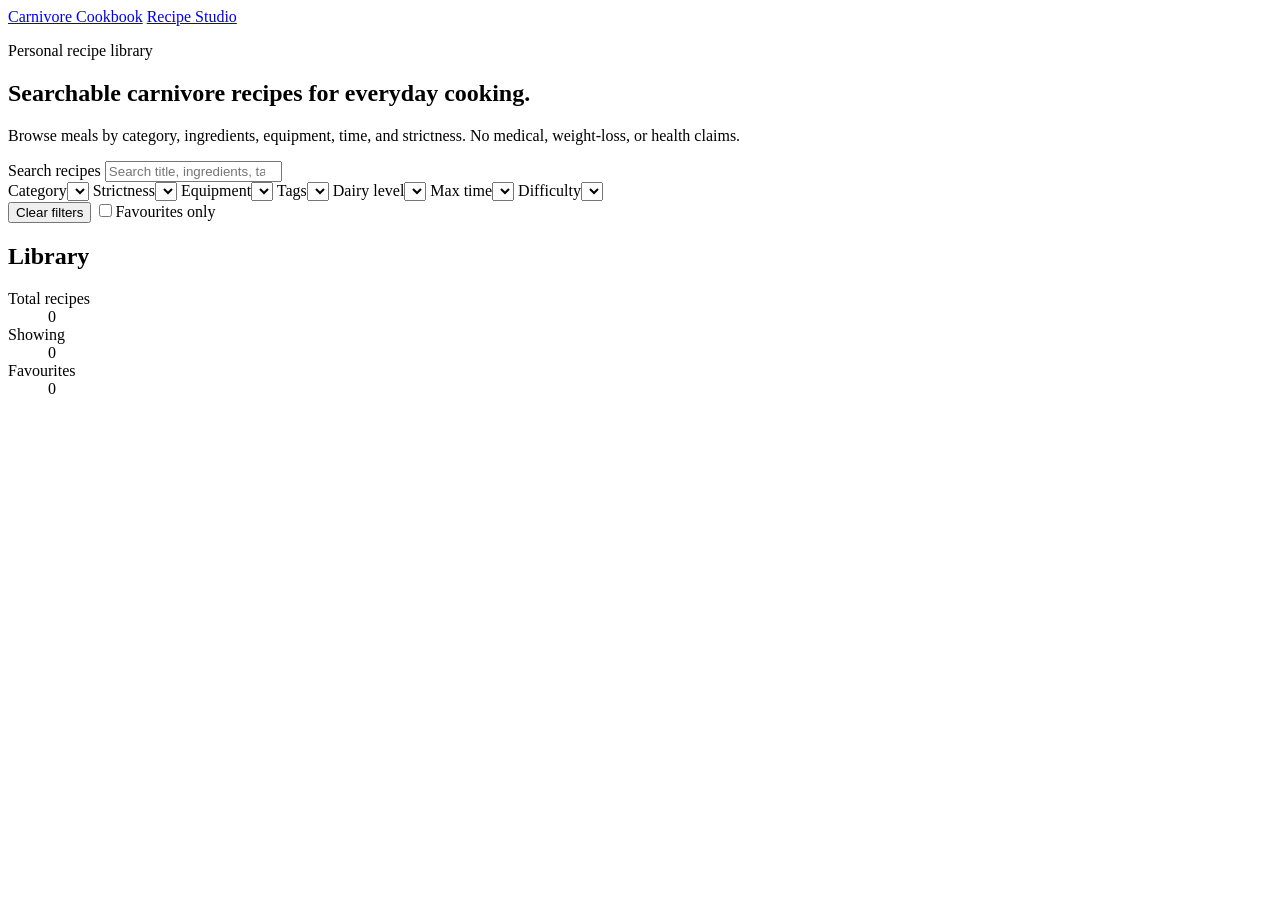
==== index.html @ 3bc6ff14 "Add cookbook app shell" ====
<!doctype html>
<html lang="en">
  <head>
    <meta charset="utf-8">
    <meta name="viewport" content="width=device-width, initial-scale=1">
    <meta name="theme-color" content="#221f1d">
    <meta name="description" content="Static personal carnivore recipe cookbook with searchable recipes and recipe studio">
    <title>Carnivore Cookbook</title>
    <link rel="manifest" href="manifest.json">
    <link rel="stylesheet" href="styles/main.css">
  </head>
  <body>
    <header class="site-header">
      <nav class="top-nav" aria-label="Main navigation">
        <a class="brand" href="index.html">Carnivore Cookbook</a>
        <a class="nav-link" href="studio.html">Recipe Studio</a>
      </nav>
      <section class="intro" aria-labelledby="page-title">
        <p class="eyebrow">Personal recipe library</p>
        <h1 id="page-title">Searchable carnivore recipes for everyday cooking.</h1>
        <p class="intro-copy">Browse meals by category, ingredients, equipment, time, and strictness. No medical, weight-loss, or health claims.</p>
      </section>
    </header>

    <main class="app-shell">
      <section class="toolbar" aria-label="Recipe search and filters">
        <label class="search-box" for="search-input">
          <span>Search recipes</span>
          <input id="search-input" type="search" placeholder="Search title, ingredients, tags..." autocomplete="off">
        </label>

        <div class="filter-grid">
          <label><span>Category</span><select id="filter-category"></select></label>
          <label><span>Strictness</span><select id="filter-strictness"></select></label>
          <label><span>Equipment</span><select id="filter-equipment"></select></label>
          <label><span>Tags</span><select id="filter-tags"></select></label>
          <label><span>Dairy level</span><select id="filter-dairy"></select></label>
          <label><span>Max time</span><select id="filter-time"></select></label>
          <label><span>Difficulty</span><select id="filter-difficulty"></select></label>
        </div>

        <div class="toolbar-actions">
          <button id="clear-filters" type="button">Clear filters</button>
          <label class="checkbox-line"><input id="filter-favourites" type="checkbox"><span>Favourites only</span></label>
        </div>
      </section>

      <section class="content-grid">
        <aside class="summary-panel" aria-label="Cookbook summary">
          <h2>Library</h2>
          <dl>
            <div><dt>Total recipes</dt><dd id="total-count">0</dd></div>
            <div><dt>Showing</dt><dd id="visible-count">0</dd></div>
            <div><dt>Favourites</dt><dd id="favourite-count">0</dd></div>
          </dl>
        </aside>

        <section class="recipes-area" aria-live="polite">
          <div id="recipe-list" class="recipe-list"></div>
          <p id="empty-state" class="empty-state" hidden>No recipes match the current search and filters.</p>
        </section>
      </section>
    </main>

    <dialog id="recipe-dialog" class="recipe-dialog">
      <article id="recipe-detail"></article>
      <form method="dialog"><button class="dialog-close" type="submit">Close</button></form>
    </dialog>

    <script type="module" src="src/app.js"></script>
  </body>
</html>
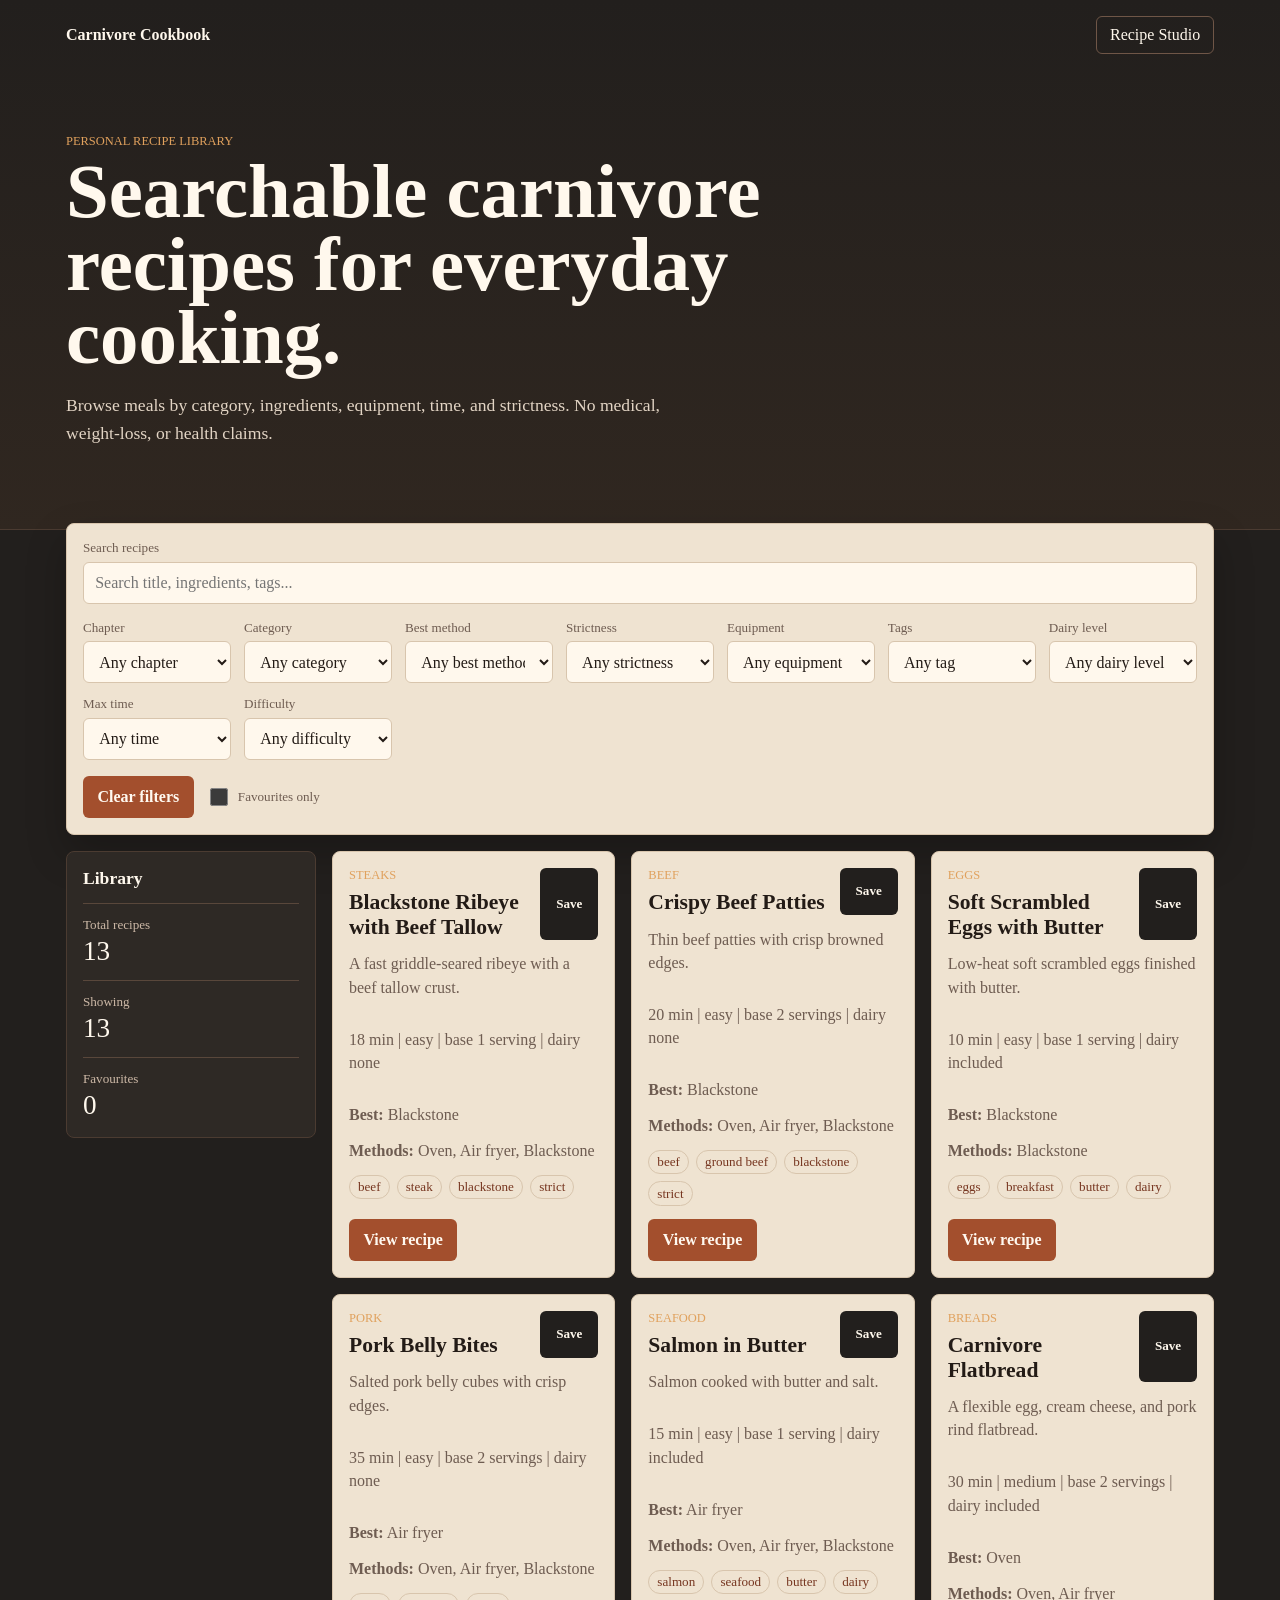
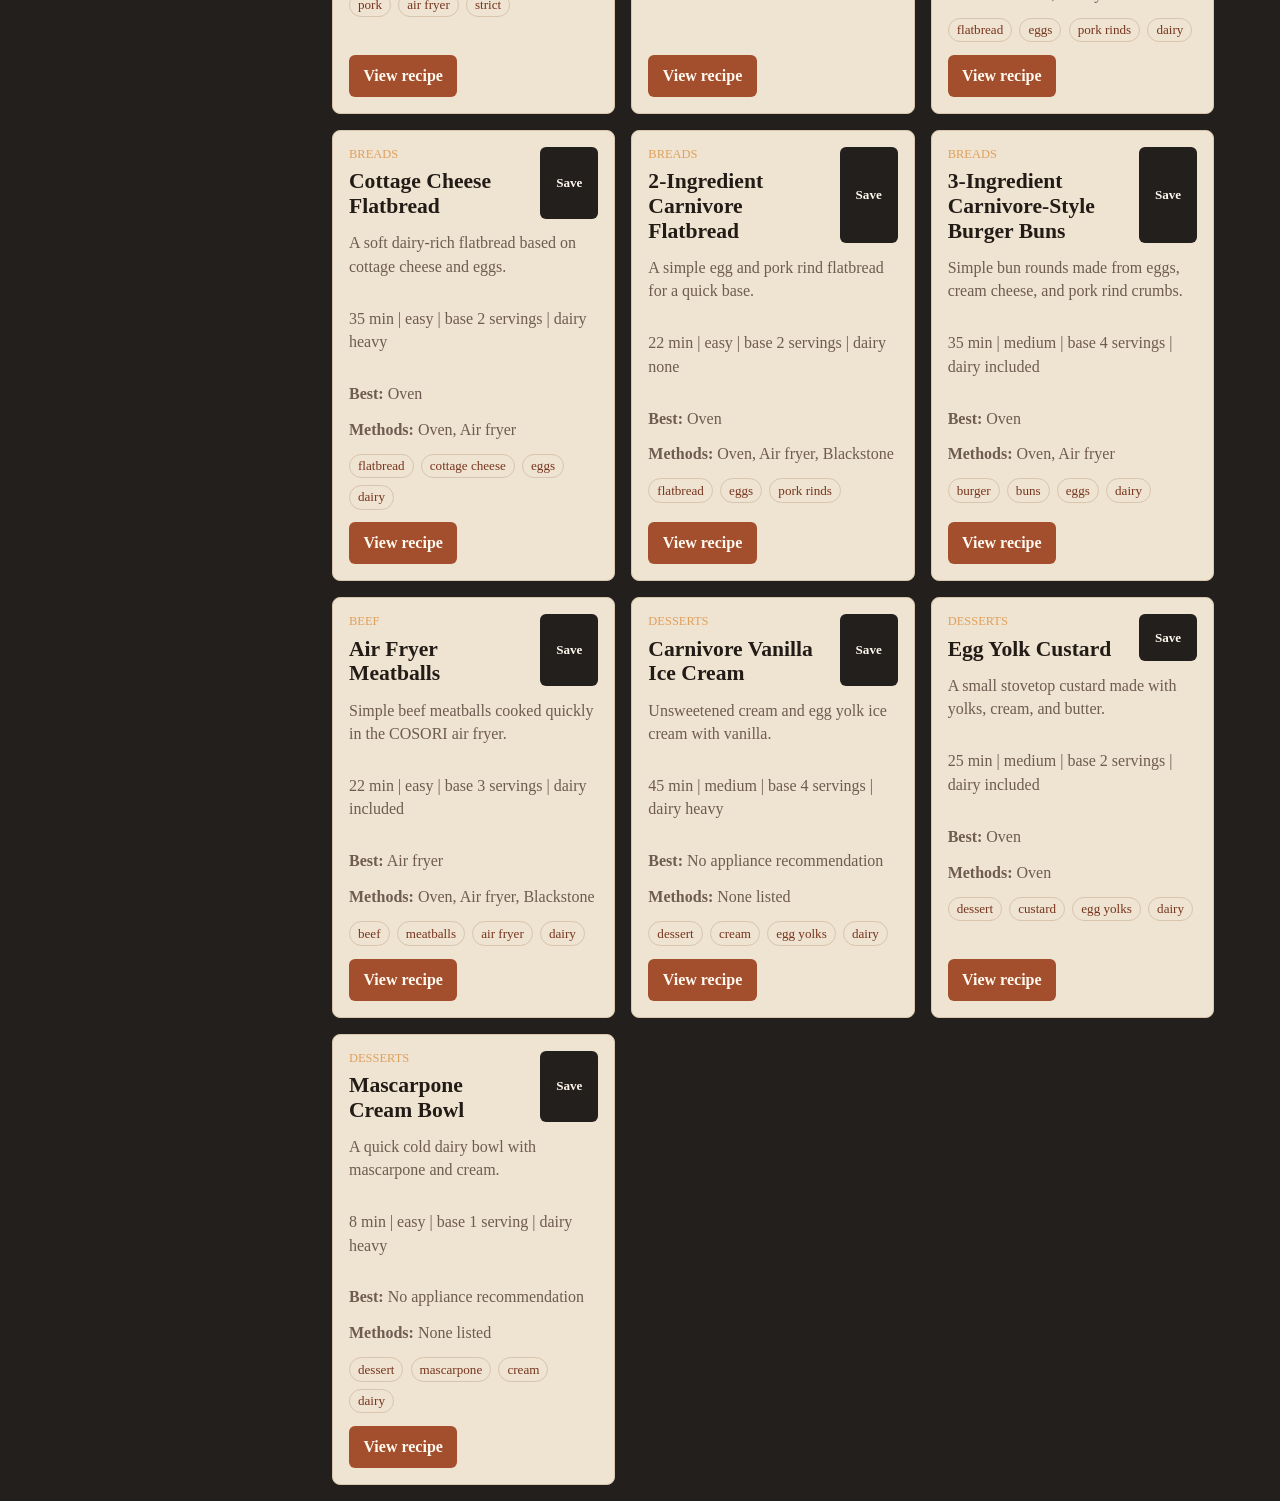
==== commit eea797f3: "Patch recipe method filters and scaling" ====
--- a/index.html
+++ b/index.html
@@ -30,7 +30,9 @@
         </label>
 
         <div class="filter-grid">
+          <label><span>Chapter</span><select id="filter-chapter"></select></label>
           <label><span>Category</span><select id="filter-category"></select></label>
+          <label><span>Best method</span><select id="filter-recommended-method"></select></label>
           <label><span>Strictness</span><select id="filter-strictness"></select></label>
           <label><span>Equipment</span><select id="filter-equipment"></select></label>
           <label><span>Tags</span><select id="filter-tags"></select></label>
--- a/styles/main.css
+++ b/styles/main.css
@@ -0,0 +1,89 @@
+:root {
+  --charcoal: #221f1d;
+  --charcoal-2: #2e2925;
+  --card: #efe3d1;
+  --card-2: #f7eddf;
+  --ink: #231b16;
+  --muted: #6e5c51;
+  --rust: #a34f2d;
+  --rust-dark: #76351f;
+  --line: #d8c5ad;
+  --cream: #fff8ed;
+  --focus: #e0a15d;
+  color-scheme: dark;
+  font-family: Georgia, "Times New Roman", serif;
+}
+
+* { box-sizing: border-box; }
+body { margin: 0; background: var(--charcoal); color: var(--cream); min-height: 100vh; }
+button, input, select, textarea { font: inherit; }
+button { cursor: pointer; }
+code { color: var(--focus); }
+.site-header { background: linear-gradient(180deg, #221f1d 0%, #302720 100%); border-bottom: 1px solid #4b3b31; }
+.site-header.compact .intro { padding-bottom: 2.5rem; }
+.top-nav { display: flex; align-items: center; justify-content: space-between; gap: 1rem; max-width: 1180px; margin: 0 auto; padding: 1rem; }
+.brand, .nav-link { color: var(--cream); text-decoration: none; }
+.brand { font-weight: 700; letter-spacing: 0; }
+.nav-link { border: 1px solid #6f5647; border-radius: 6px; padding: 0.55rem 0.8rem; }
+.intro { max-width: 1180px; margin: 0 auto; padding: 4rem 1rem; }
+.eyebrow { color: var(--focus); font-size: 0.78rem; letter-spacing: 0; margin: 0 0 0.45rem; text-transform: uppercase; }
+h1, h2, h3, p { margin-top: 0; }
+h1 { max-width: 780px; font-size: clamp(2.25rem, 6vw, 4.9rem); line-height: 0.95; margin-bottom: 1rem; }
+.intro-copy { max-width: 620px; color: #e2d4c4; font-size: 1.1rem; line-height: 1.6; }
+.app-shell { max-width: 1180px; margin: 0 auto; padding: 1rem; }
+.toolbar { background: var(--card); color: var(--ink); border: 1px solid var(--line); border-radius: 8px; padding: 1rem; margin-top: -1.4rem; box-shadow: 0 18px 40px rgba(0, 0, 0, 0.24); }
+label span { display: block; color: var(--muted); font-size: 0.82rem; margin-bottom: 0.35rem; }
+input, select, textarea { width: 100%; border: 1px solid var(--line); border-radius: 6px; background: var(--cream); color: var(--ink); min-height: 42px; padding: 0.62rem 0.7rem; }
+textarea { resize: vertical; }
+input:focus, select:focus, textarea:focus, button:focus { outline: 3px solid rgba(224, 161, 93, 0.38); outline-offset: 2px; }
+.search-box { display: block; margin-bottom: 1rem; }
+.filter-grid, .form-grid { display: grid; grid-template-columns: repeat(auto-fit, minmax(130px, 1fr)); gap: 0.8rem; }
+.toolbar-actions, .form-actions { display: flex; flex-wrap: wrap; gap: 0.75rem; align-items: center; margin-top: 1rem; }
+.checkbox-line { display: inline-flex; align-items: center; gap: 0.45rem; }
+.checkbox-line input { width: 18px; min-height: 18px; }
+.checkbox-line span { margin: 0; }
+button { border: 0; border-radius: 6px; background: var(--rust); color: #fff9f0; min-height: 42px; padding: 0.62rem 0.9rem; font-weight: 700; }
+button:hover { background: var(--rust-dark); }
+.content-grid { display: grid; grid-template-columns: 250px 1fr; gap: 1rem; margin-top: 1rem; }
+.summary-panel { border: 1px solid #4b3b31; border-radius: 8px; padding: 1rem; align-self: start; background: var(--charcoal-2); }
+.summary-panel h2 { font-size: 1.1rem; }
+.summary-panel dl { display: grid; gap: 0.8rem; margin: 0; }
+.summary-panel div { border-top: 1px solid #59473b; padding-top: 0.8rem; }
+.summary-panel dt { color: #cdb9a7; font-size: 0.82rem; }
+.summary-panel dd { margin: 0.2rem 0 0; font-size: 1.7rem; }
+.recipe-list { display: grid; grid-template-columns: repeat(3, minmax(0, 1fr)); gap: 1rem; }
+.recipe-card { background: var(--card); color: var(--ink); border: 1px solid var(--line); border-radius: 8px; padding: 1rem; min-height: 260px; display: flex; flex-direction: column; gap: 0.8rem; }
+.card-top { display: flex; justify-content: space-between; gap: 0.75rem; }
+.card-top h2 { font-size: 1.35rem; line-height: 1.15; margin-bottom: 0; }
+.icon-button { min-width: 58px; flex: 0 0 auto; padding: 0 0.55rem; background: var(--charcoal); color: var(--cream); font-size: 0.82rem; }
+.icon-button.active { background: var(--rust); }
+.card-meta, .reason, .card-description, .method-summary, .detail-description, .base-servings, .scale-note { color: var(--muted); line-height: 1.45; }
+.method-summary { margin-bottom: 0; }
+.tag-row { display: flex; flex-wrap: wrap; gap: 0.45rem; margin-bottom: 0; }
+.tag-row span { border: 1px solid var(--line); border-radius: 999px; color: var(--rust-dark); padding: 0.2rem 0.5rem; font-size: 0.82rem; }
+.text-button { margin-top: auto; align-self: flex-start; }
+.empty-state { color: #dccab7; border: 1px solid #59473b; border-radius: 8px; padding: 1rem; background: var(--charcoal-2); }
+.recipe-dialog { max-width: 760px; width: min(760px, calc(100vw - 2rem)); border: 1px solid var(--line); border-radius: 8px; background: var(--card-2); color: var(--ink); }
+.recipe-dialog::backdrop { background: rgba(0, 0, 0, 0.72); }
+.detail-header h2 { font-size: 2rem; }
+.notice { border-left: 4px solid var(--rust); padding-left: 0.8rem; color: var(--muted); }
+.recommended-box, .method-detail { border: 1px solid var(--line); border-radius: 8px; background: #fff6e8; padding: 1rem; margin-bottom: 1rem; }
+.method-detail.warning { border-color: var(--rust); }
+.section-heading-row { display: flex; align-items: end; justify-content: space-between; gap: 1rem; }
+.servings-control { max-width: 150px; }
+.method-tabs { display: flex; flex-wrap: wrap; gap: 0.5rem; margin-bottom: 1rem; }
+.method-tab { background: var(--charcoal); }
+.method-tab.active, .method-tab[aria-selected="true"] { background: var(--rust); }
+.dialog-close { margin-top: 1rem; }
+
+@media (max-width: 980px) {
+  .filter-grid { grid-template-columns: repeat(2, minmax(0, 1fr)); }
+  .content-grid { grid-template-columns: 1fr; }
+  .recipe-list { grid-template-columns: repeat(2, minmax(0, 1fr)); }
+}
+
+@media (max-width: 640px) {
+  .top-nav, .toolbar-actions { align-items: stretch; flex-direction: column; }
+  .filter-grid, .recipe-list { grid-template-columns: 1fr; }
+  .intro { padding-top: 2.5rem; }
+}
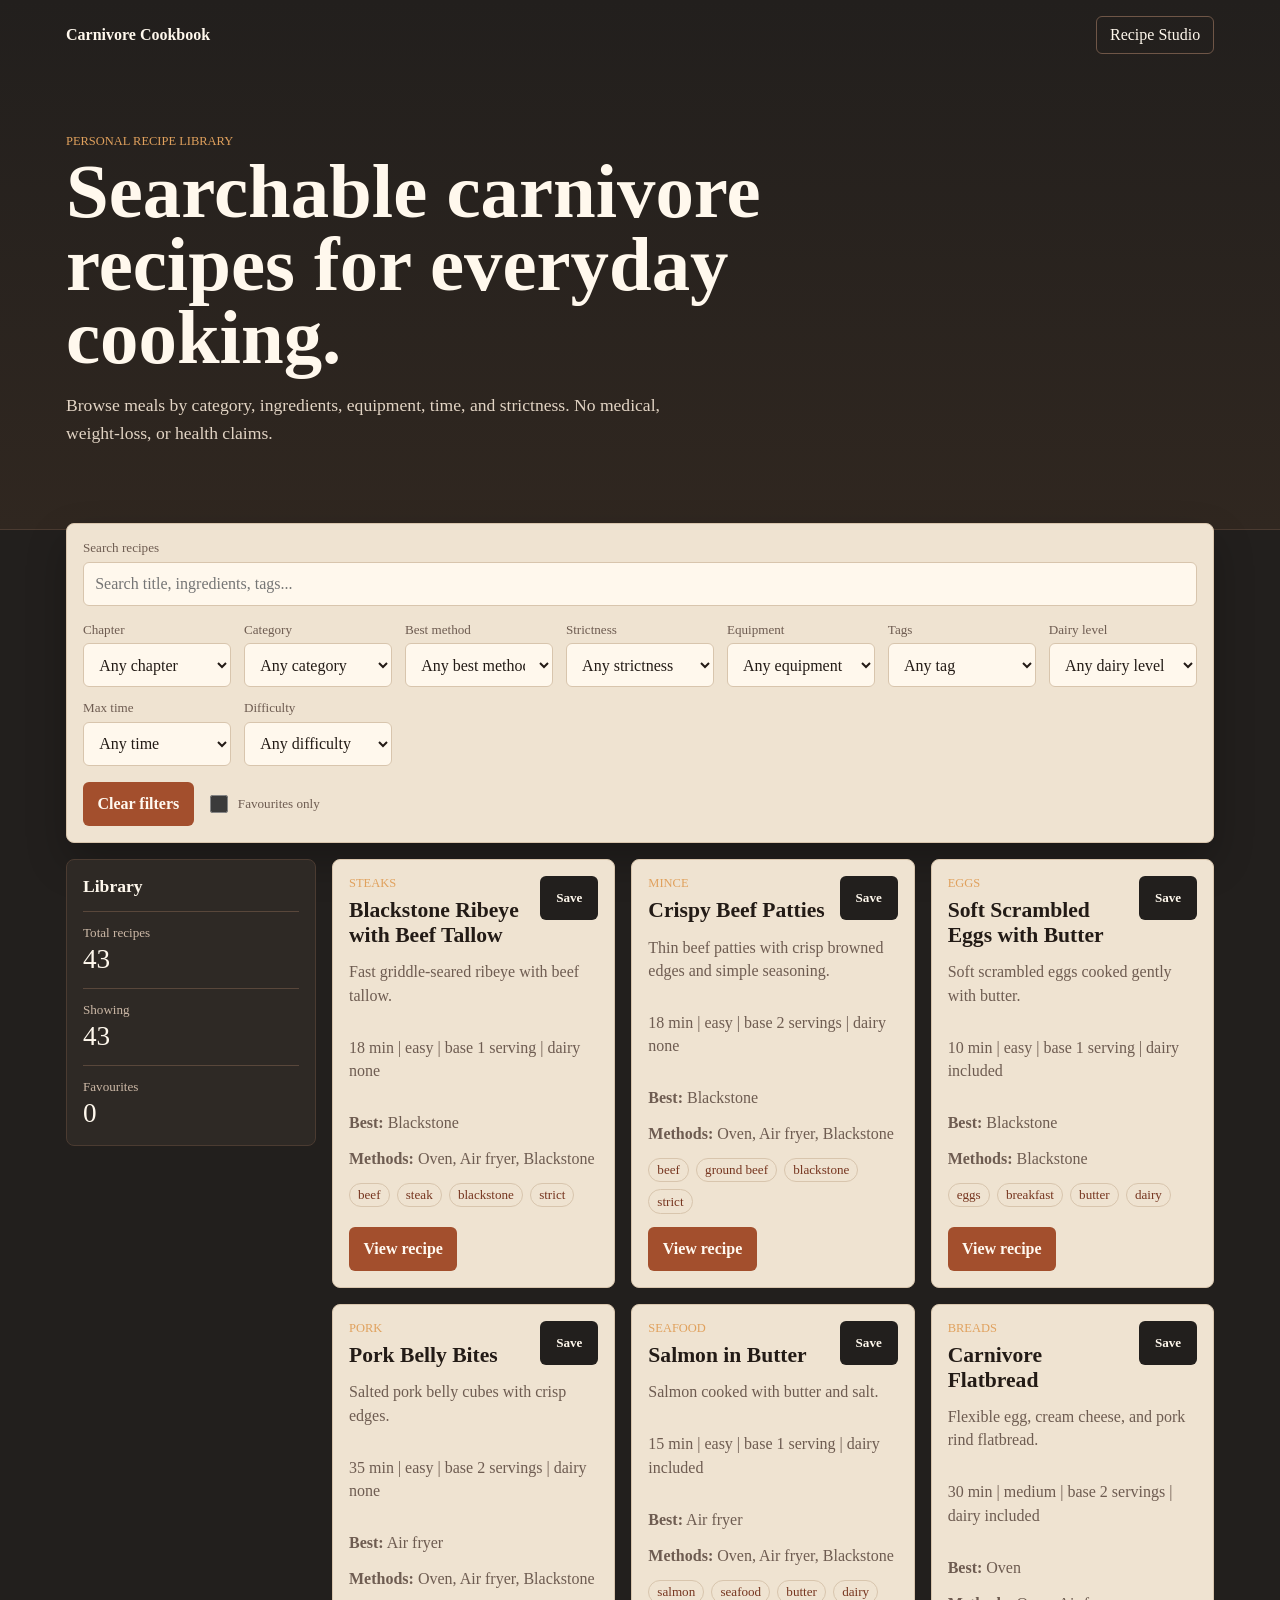
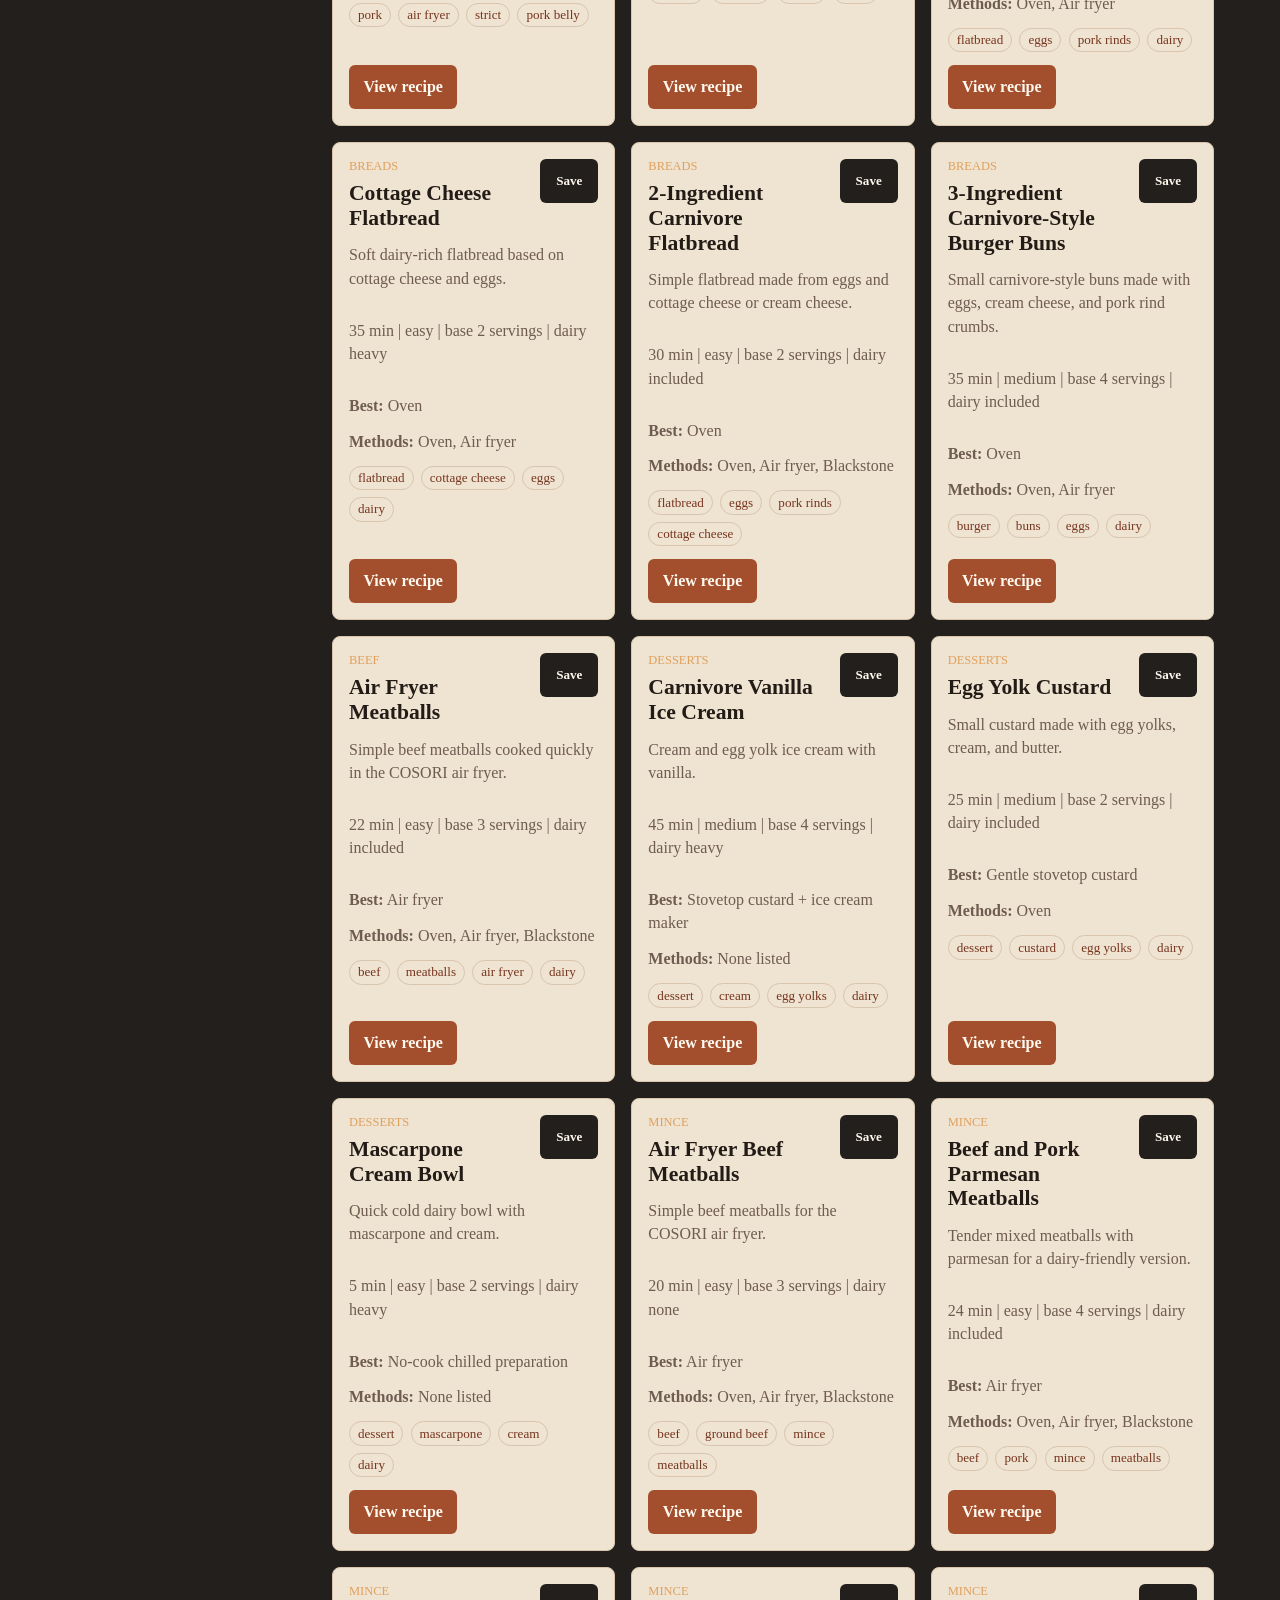
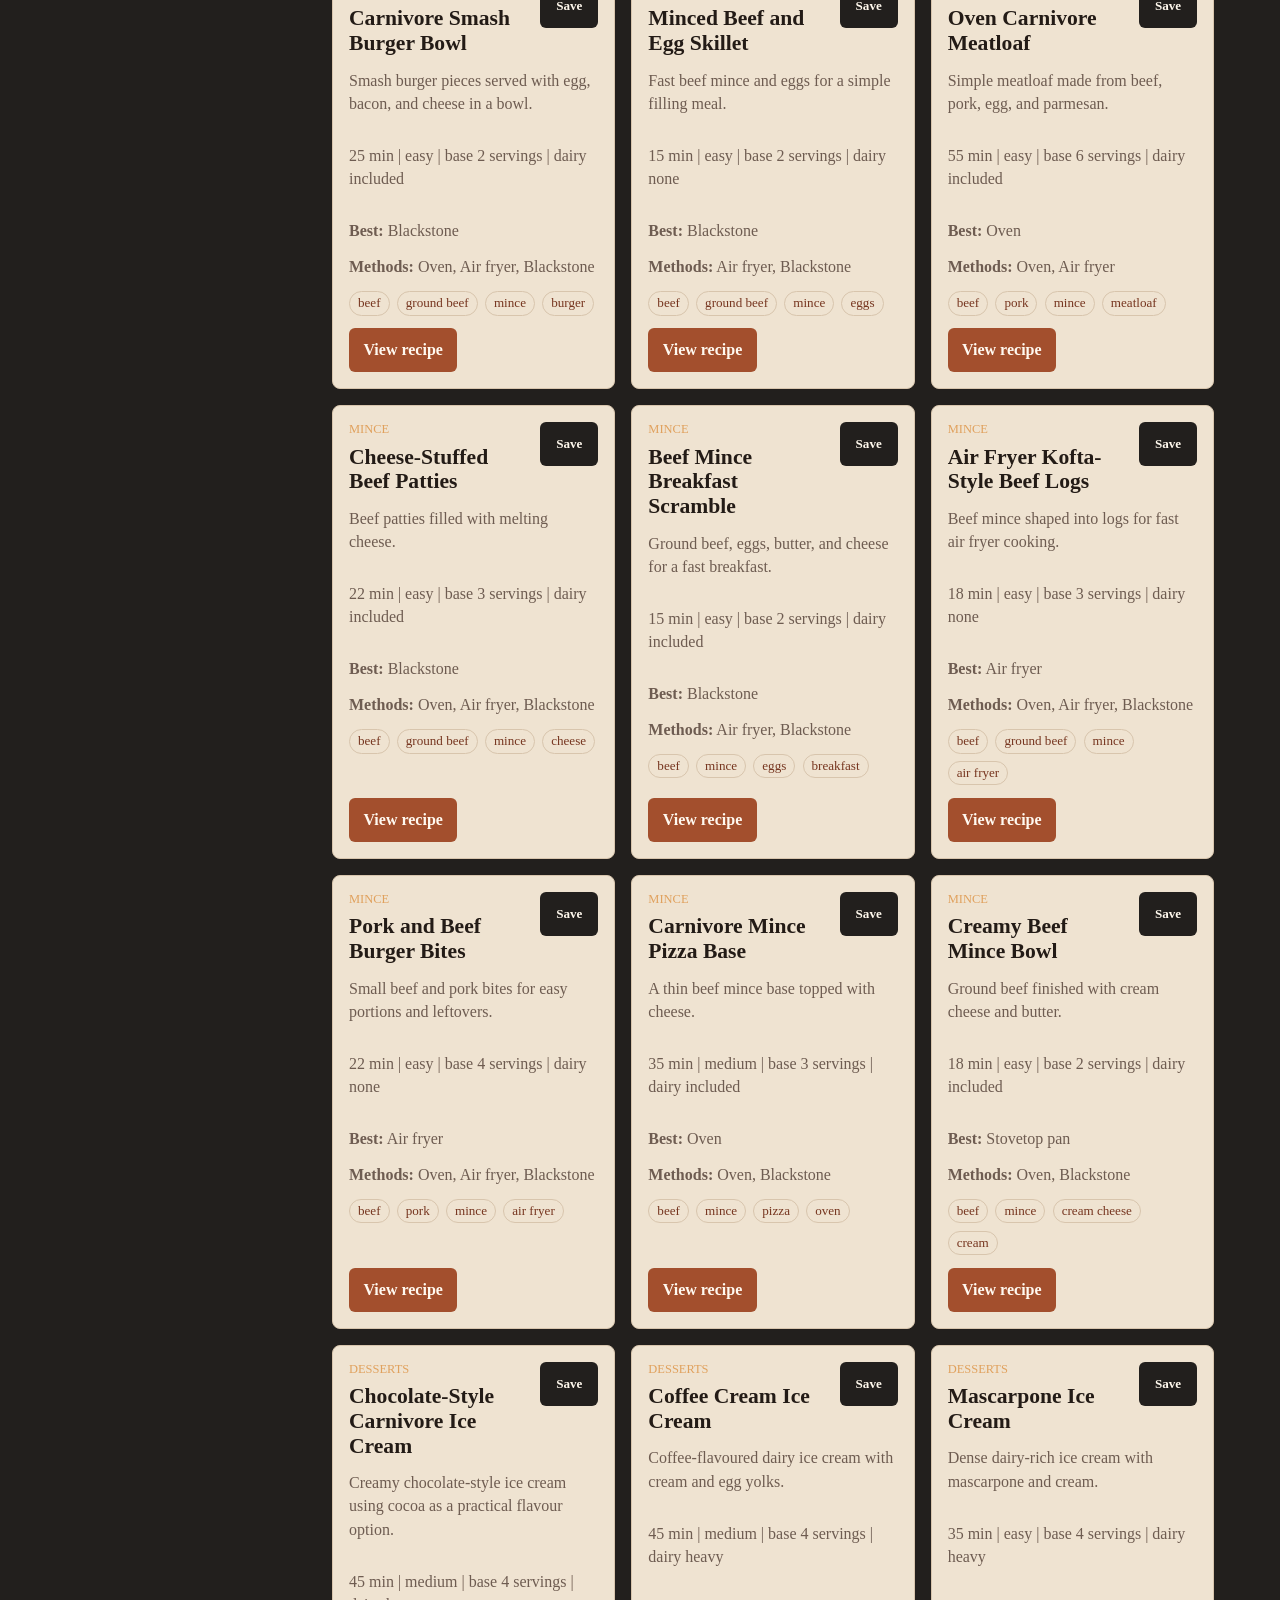
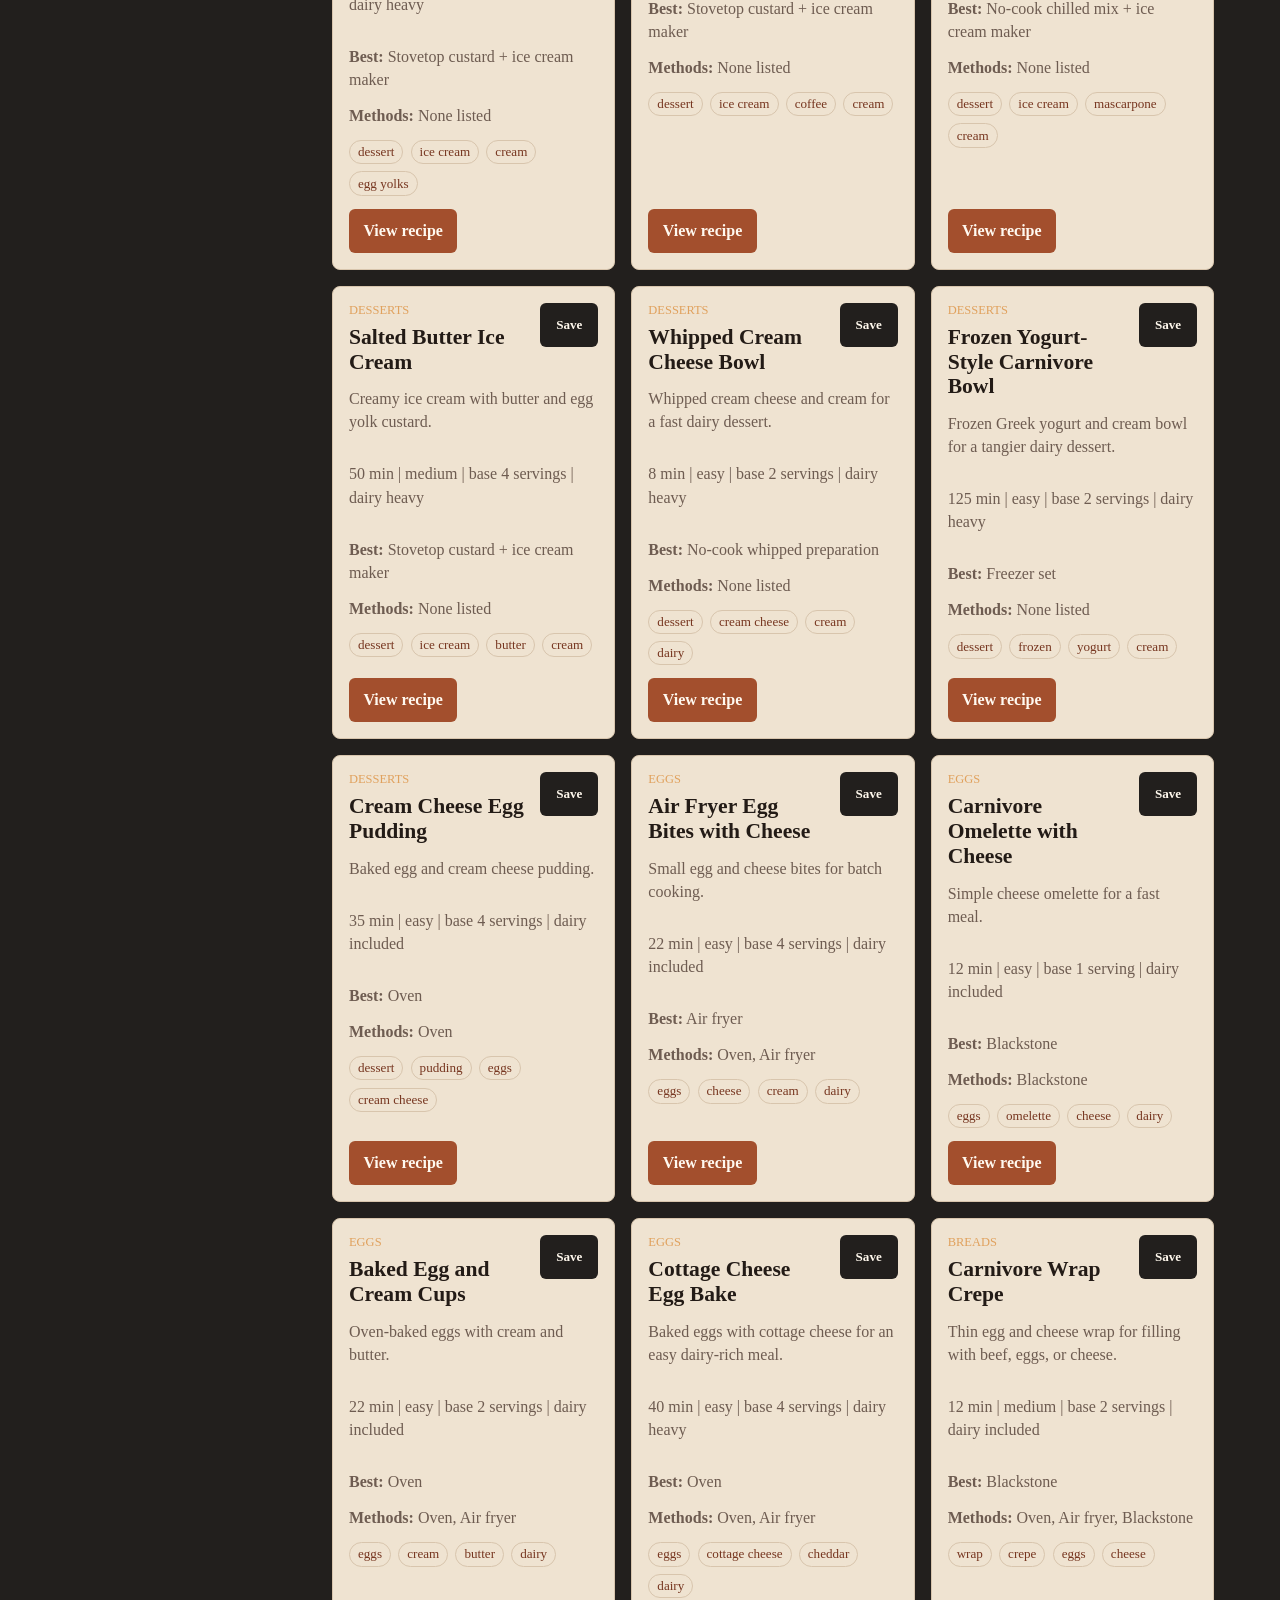
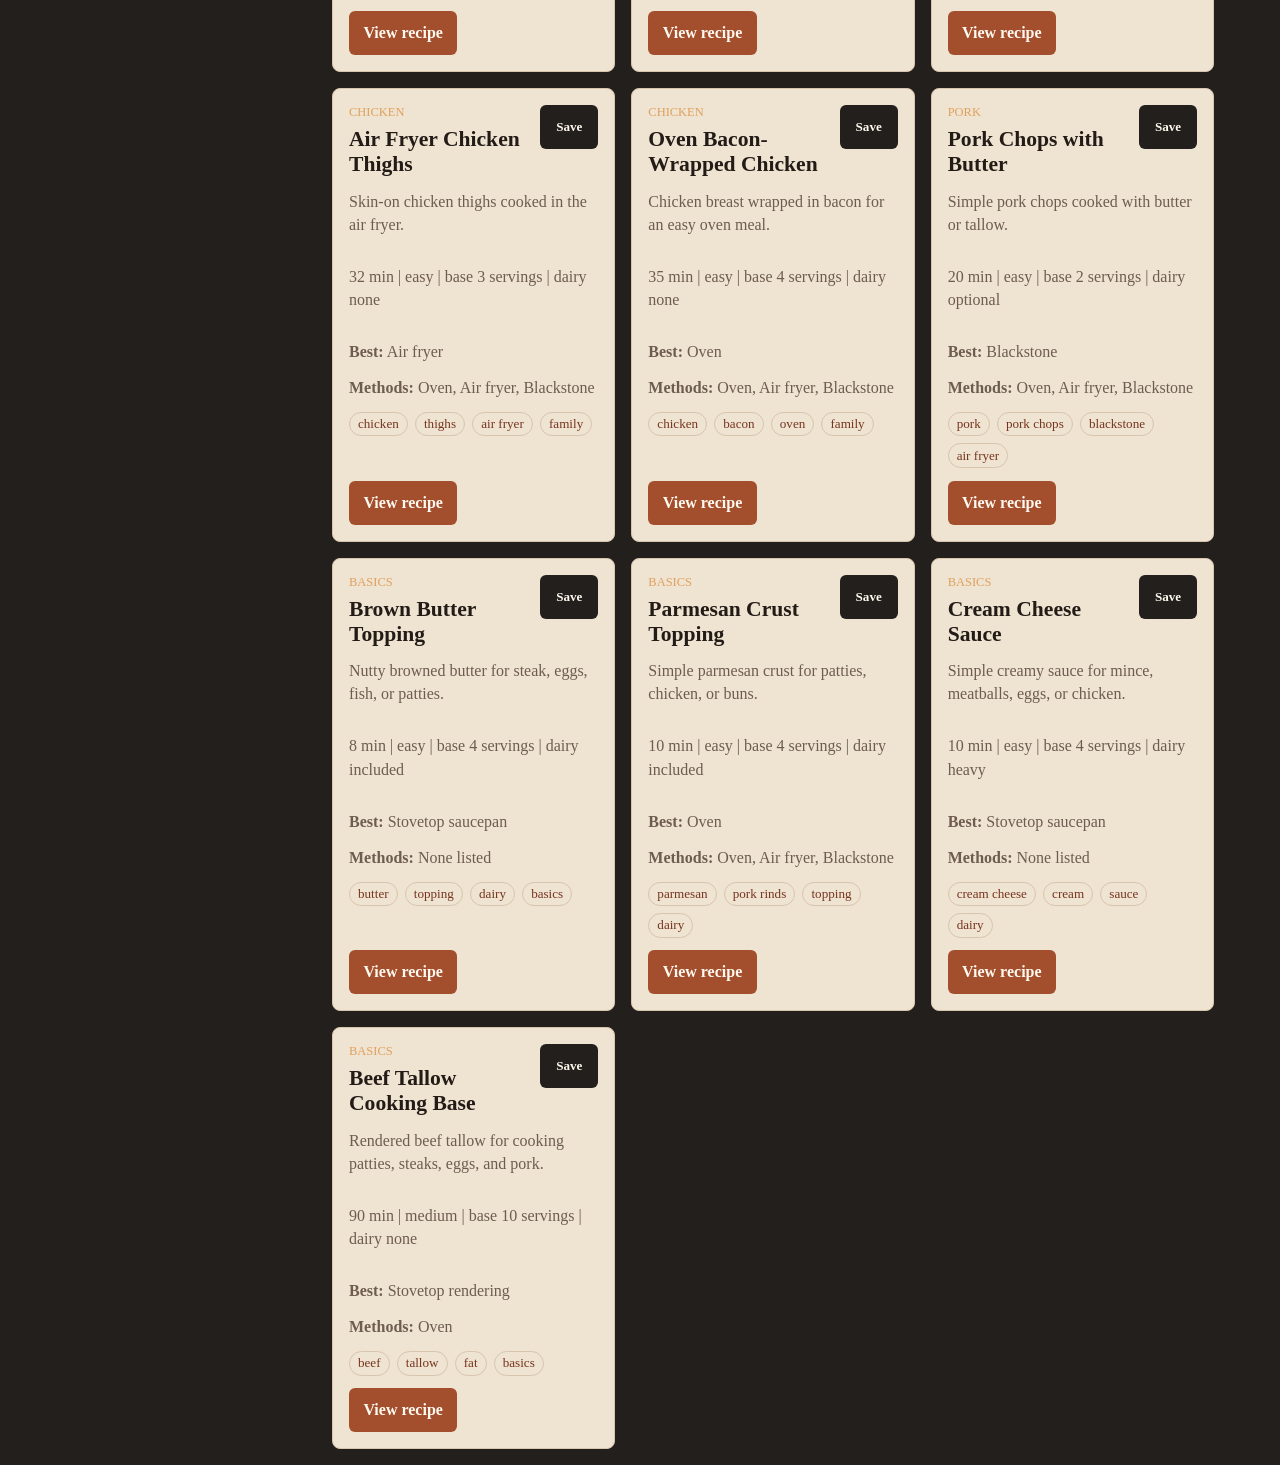
==== commit 725a7013: "Improve responsive cookbook layout" ====
--- a/index.html
+++ b/index.html
@@ -28,8 +28,9 @@
           <span>Search recipes</span>
           <input id="search-input" type="search" placeholder="Search title, ingredients, tags..." autocomplete="off">
         </label>
+        <button id="filter-toggle" class="filter-toggle" type="button" aria-expanded="false" aria-controls="filter-controls filter-actions">Show filters</button>
 
-        <div class="filter-grid">
+        <div id="filter-controls" class="filter-grid">
           <label><span>Chapter</span><select id="filter-chapter"></select></label>
           <label><span>Category</span><select id="filter-category"></select></label>
           <label><span>Best method</span><select id="filter-recommended-method"></select></label>
@@ -41,7 +42,7 @@
           <label><span>Difficulty</span><select id="filter-difficulty"></select></label>
         </div>
 
-        <div class="toolbar-actions">
+        <div id="filter-actions" class="toolbar-actions">
           <button id="clear-filters" type="button">Clear filters</button>
           <label class="checkbox-line"><input id="filter-favourites" type="checkbox"><span>Favourites only</span></label>
         </div>
@@ -65,8 +66,8 @@
     </main>
 
     <dialog id="recipe-dialog" class="recipe-dialog">
+      <form method="dialog"><button class="dialog-close" type="submit">Close</button></form>
       <article id="recipe-detail"></article>
-      <form method="dialog"><button class="dialog-close" type="submit">Close</button></form>
     </dialog>
 
     <script type="module" src="src/app.js"></script>
--- a/styles/main.css
+++ b/styles/main.css
@@ -33,16 +33,17 @@
 .app-shell { max-width: 1180px; margin: 0 auto; padding: 1rem; }
 .toolbar { background: var(--card); color: var(--ink); border: 1px solid var(--line); border-radius: 8px; padding: 1rem; margin-top: -1.4rem; box-shadow: 0 18px 40px rgba(0, 0, 0, 0.24); }
 label span { display: block; color: var(--muted); font-size: 0.82rem; margin-bottom: 0.35rem; }
-input, select, textarea { width: 100%; border: 1px solid var(--line); border-radius: 6px; background: var(--cream); color: var(--ink); min-height: 42px; padding: 0.62rem 0.7rem; }
+input, select, textarea { width: 100%; border: 1px solid var(--line); border-radius: 6px; background: var(--cream); color: var(--ink); min-height: 44px; padding: 0.62rem 0.7rem; }
 textarea { resize: vertical; }
 input:focus, select:focus, textarea:focus, button:focus { outline: 3px solid rgba(224, 161, 93, 0.38); outline-offset: 2px; }
 .search-box { display: block; margin-bottom: 1rem; }
+.filter-toggle { display: none; width: 100%; margin-bottom: 0.85rem; background: var(--charcoal); }
 .filter-grid, .form-grid { display: grid; grid-template-columns: repeat(auto-fit, minmax(130px, 1fr)); gap: 0.8rem; }
 .toolbar-actions, .form-actions { display: flex; flex-wrap: wrap; gap: 0.75rem; align-items: center; margin-top: 1rem; }
 .checkbox-line { display: inline-flex; align-items: center; gap: 0.45rem; }
 .checkbox-line input { width: 18px; min-height: 18px; }
 .checkbox-line span { margin: 0; }
-button { border: 0; border-radius: 6px; background: var(--rust); color: #fff9f0; min-height: 42px; padding: 0.62rem 0.9rem; font-weight: 700; }
+button { border: 0; border-radius: 6px; background: var(--rust); color: #fff9f0; min-height: 44px; padding: 0.62rem 0.9rem; font-weight: 700; }
 button:hover { background: var(--rust-dark); }
 .content-grid { display: grid; grid-template-columns: 250px 1fr; gap: 1rem; margin-top: 1rem; }
 .summary-panel { border: 1px solid #4b3b31; border-radius: 8px; padding: 1rem; align-self: start; background: var(--charcoal-2); }
@@ -51,9 +52,9 @@
 .summary-panel div { border-top: 1px solid #59473b; padding-top: 0.8rem; }
 .summary-panel dt { color: #cdb9a7; font-size: 0.82rem; }
 .summary-panel dd { margin: 0.2rem 0 0; font-size: 1.7rem; }
-.recipe-list { display: grid; grid-template-columns: repeat(3, minmax(0, 1fr)); gap: 1rem; }
+.recipe-list { display: grid; grid-template-columns: repeat(auto-fit, minmax(min(100%, 240px), 1fr)); gap: 1rem; }
 .recipe-card { background: var(--card); color: var(--ink); border: 1px solid var(--line); border-radius: 8px; padding: 1rem; min-height: 260px; display: flex; flex-direction: column; gap: 0.8rem; }
-.card-top { display: flex; justify-content: space-between; gap: 0.75rem; }
+.card-top { display: flex; align-items: flex-start; justify-content: space-between; gap: 0.75rem; }
 .card-top h2 { font-size: 1.35rem; line-height: 1.15; margin-bottom: 0; }
 .icon-button { min-width: 58px; flex: 0 0 auto; padding: 0 0.55rem; background: var(--charcoal); color: var(--cream); font-size: 0.82rem; }
 .icon-button.active { background: var(--rust); }
@@ -63,7 +64,7 @@
 .tag-row span { border: 1px solid var(--line); border-radius: 999px; color: var(--rust-dark); padding: 0.2rem 0.5rem; font-size: 0.82rem; }
 .text-button { margin-top: auto; align-self: flex-start; }
 .empty-state { color: #dccab7; border: 1px solid #59473b; border-radius: 8px; padding: 1rem; background: var(--charcoal-2); }
-.recipe-dialog { max-width: 760px; width: min(760px, calc(100vw - 2rem)); border: 1px solid var(--line); border-radius: 8px; background: var(--card-2); color: var(--ink); }
+.recipe-dialog { max-width: 760px; width: min(760px, calc(100vw - 2rem)); max-height: calc(100dvh - 2rem); overflow: auto; border: 1px solid var(--line); border-radius: 8px; background: var(--card-2); color: var(--ink); padding: clamp(0.85rem, 2vw, 1.25rem); }
 .recipe-dialog::backdrop { background: rgba(0, 0, 0, 0.72); }
 .detail-header h2 { font-size: 2rem; }
 .notice { border-left: 4px solid var(--rust); padding-left: 0.8rem; color: var(--muted); }
@@ -74,16 +75,41 @@
 .method-tabs { display: flex; flex-wrap: wrap; gap: 0.5rem; margin-bottom: 1rem; }
 .method-tab { background: var(--charcoal); }
 .method-tab.active, .method-tab[aria-selected="true"] { background: var(--rust); }
-.dialog-close { margin-top: 1rem; }
+.recipe-dialog > form { position: sticky; top: 0; z-index: 2; display: flex; justify-content: flex-end; padding-bottom: 0.75rem; background: var(--card-2); }
+.dialog-close { margin-top: 0; }
 
 @media (max-width: 980px) {
   .filter-grid { grid-template-columns: repeat(2, minmax(0, 1fr)); }
   .content-grid { grid-template-columns: 1fr; }
-  .recipe-list { grid-template-columns: repeat(2, minmax(0, 1fr)); }
 }
 
 @media (max-width: 640px) {
-  .top-nav, .toolbar-actions { align-items: stretch; flex-direction: column; }
-  .filter-grid, .recipe-list { grid-template-columns: 1fr; }
-  .intro { padding-top: 2.5rem; }
+  .top-nav { align-items: stretch; flex-direction: column; }
+  .intro { padding: 2rem 1rem 2.5rem; }
+  .toolbar { padding: 0.85rem; }
+  .filter-grid { grid-template-columns: repeat(2, minmax(0, 1fr)); gap: 0.65rem; }
+  .toolbar-actions { align-items: center; gap: 0.65rem; }
+  .toolbar-actions button { flex: 1 1 150px; }
+  .checkbox-line { min-height: 44px; }
+  .text-button { width: 100%; }
+  .recipe-dialog { width: calc(100vw - 1rem); max-height: calc(100dvh - 0.75rem); }
+  .method-tab { flex: 1 1 110px; }
 }
+
+@media (max-width: 740px) {
+  .filter-toggle { display: block; }
+  .toolbar:not(.filters-open) .filter-grid,
+  .toolbar:not(.filters-open) .toolbar-actions { display: none; }
+}
+
+@media (max-width: 520px) {
+  h1 { font-size: 2rem; line-height: 1; }
+  .intro-copy { font-size: 1rem; }
+  .filter-grid { font-size: 0.95rem; }
+  .section-heading-row { align-items: stretch; flex-direction: column; }
+  .servings-control { max-width: none; }
+}
+
+@media (min-width: 560px) and (max-width: 740px) and (orientation: landscape) {
+  .filter-grid { grid-template-columns: repeat(3, minmax(0, 1fr)); }
+}
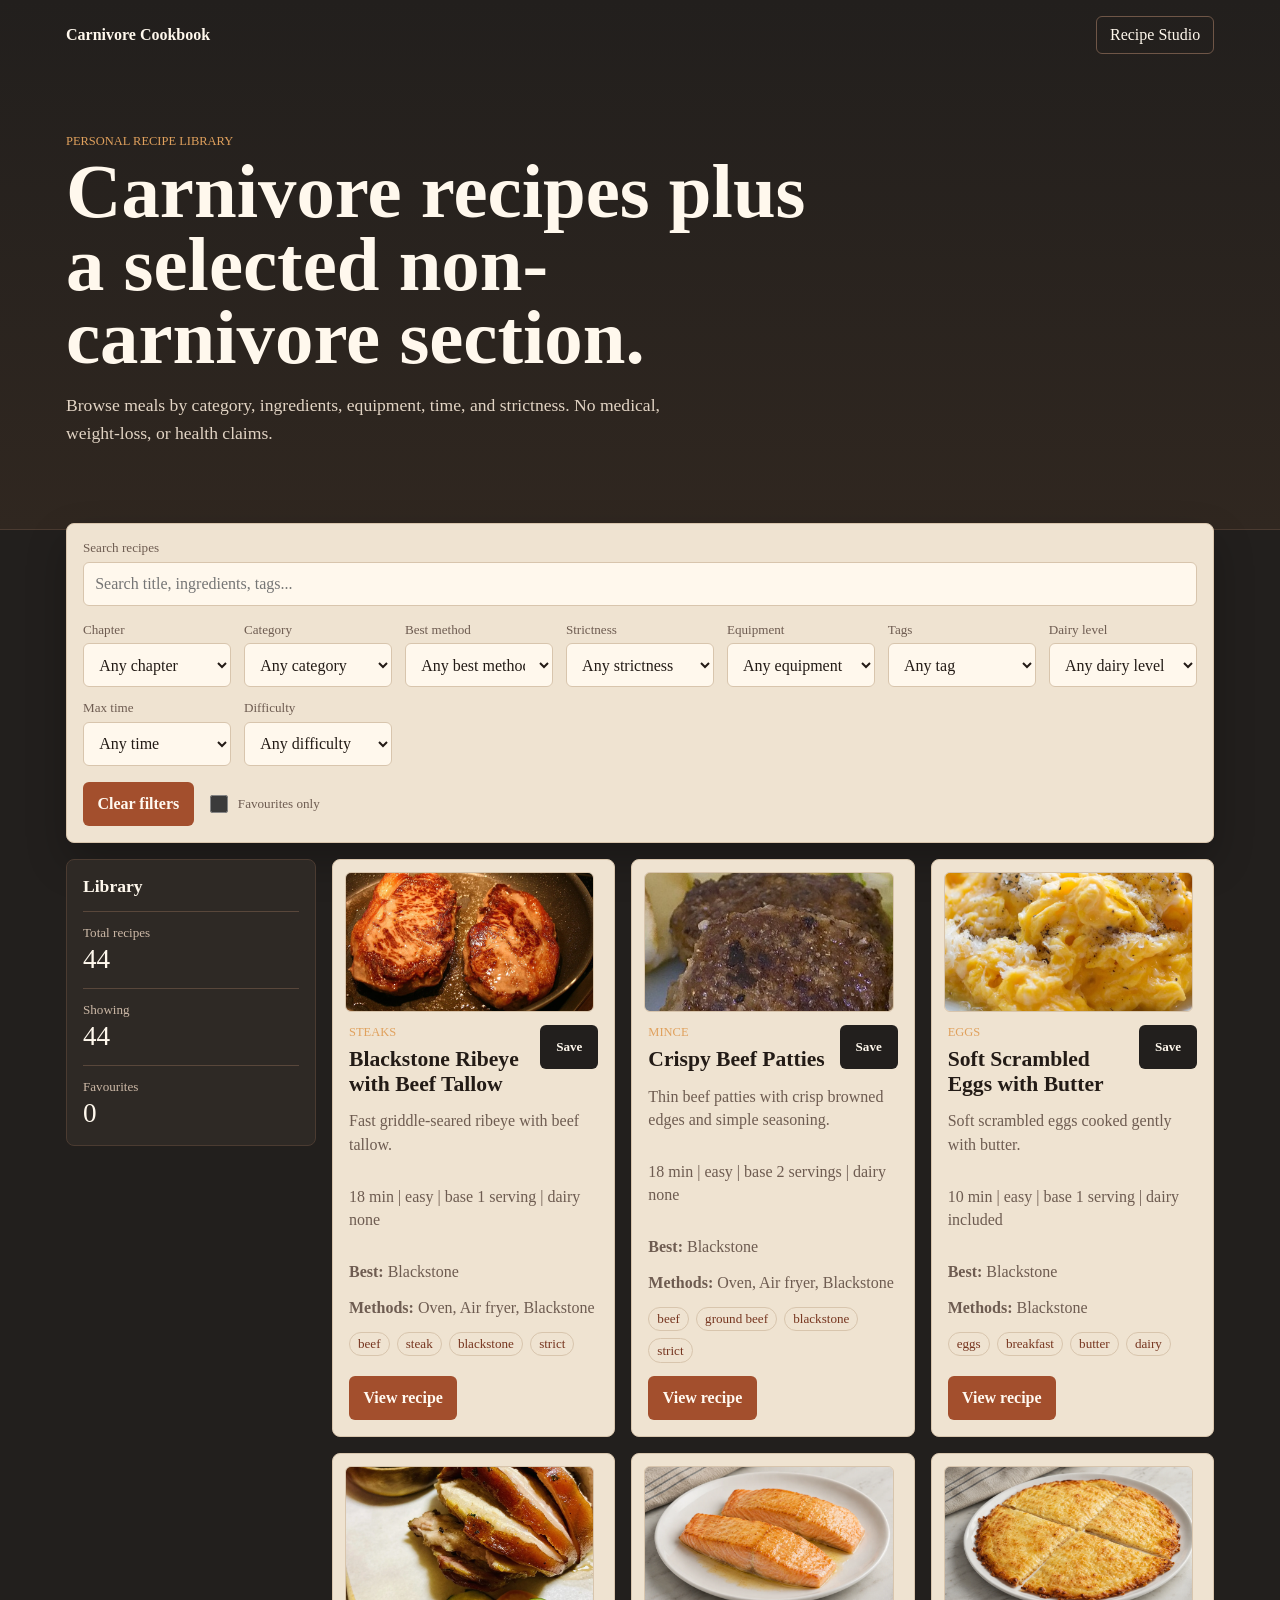
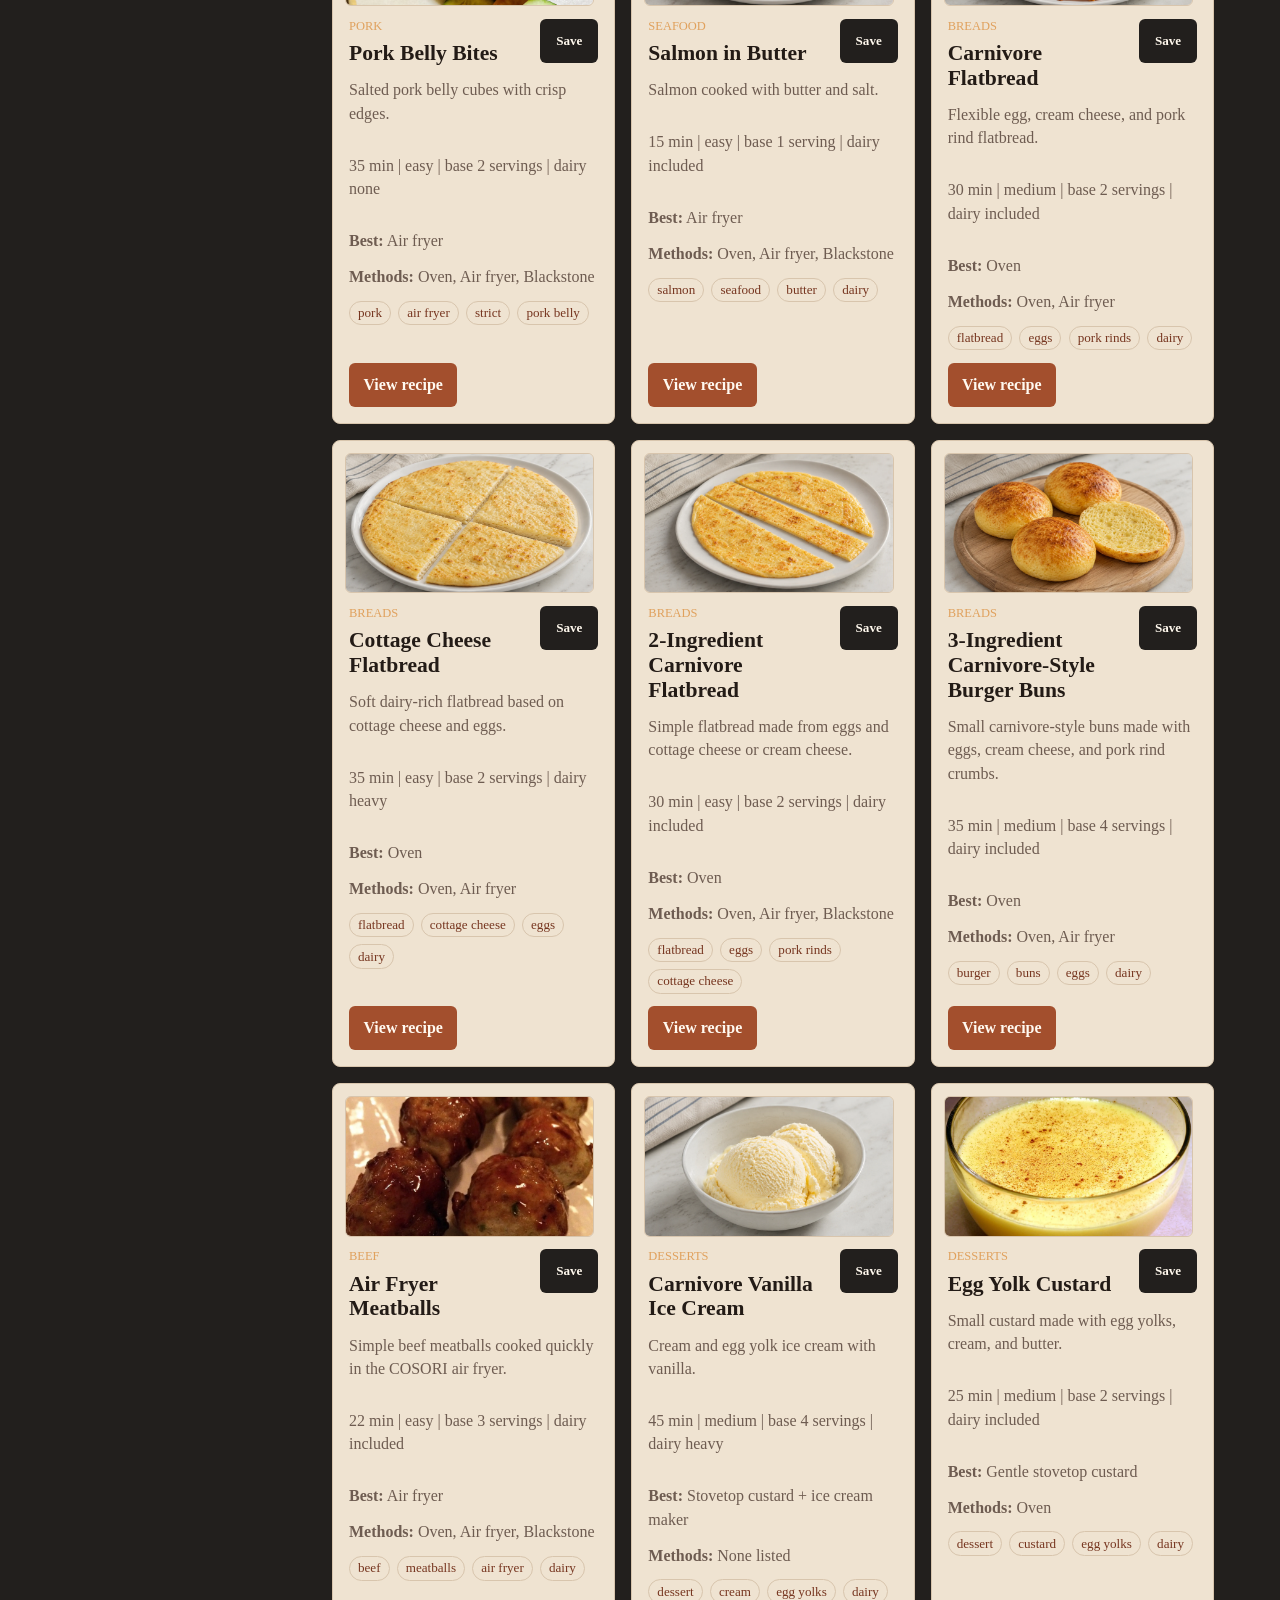
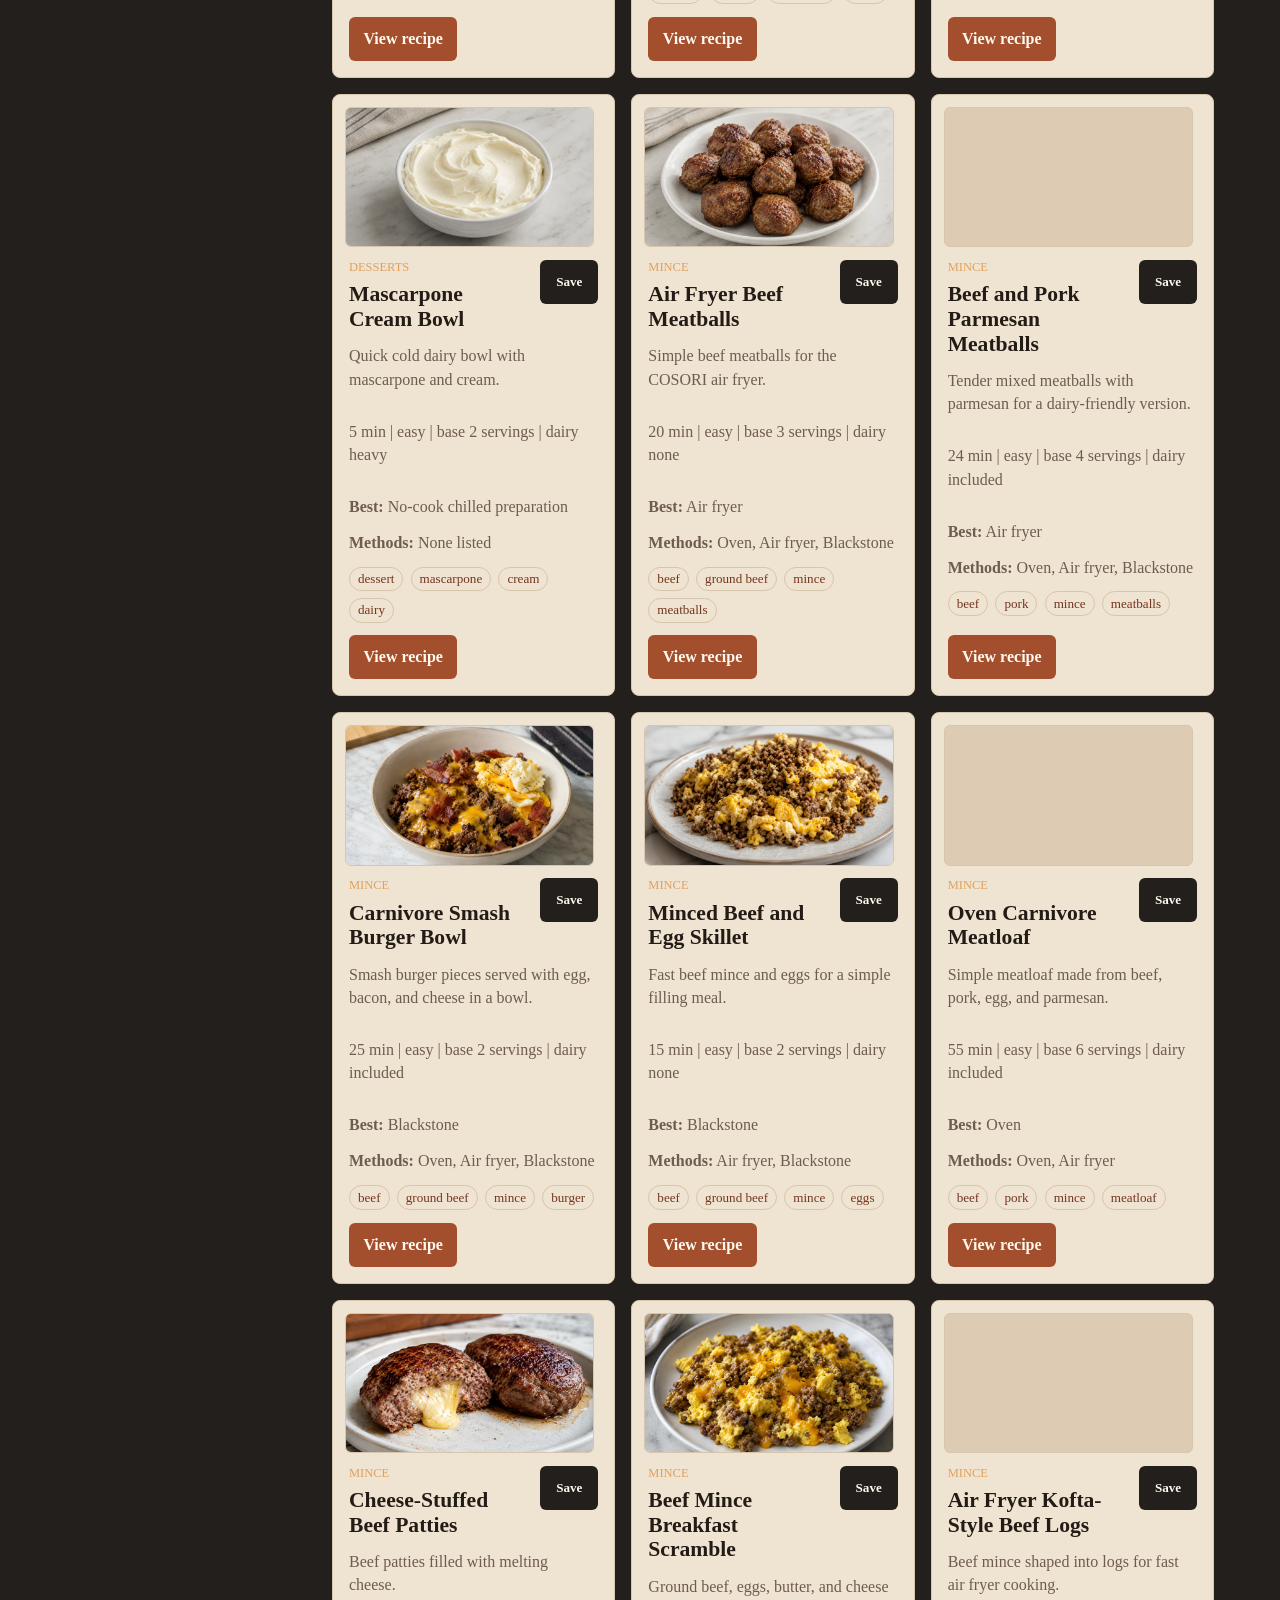
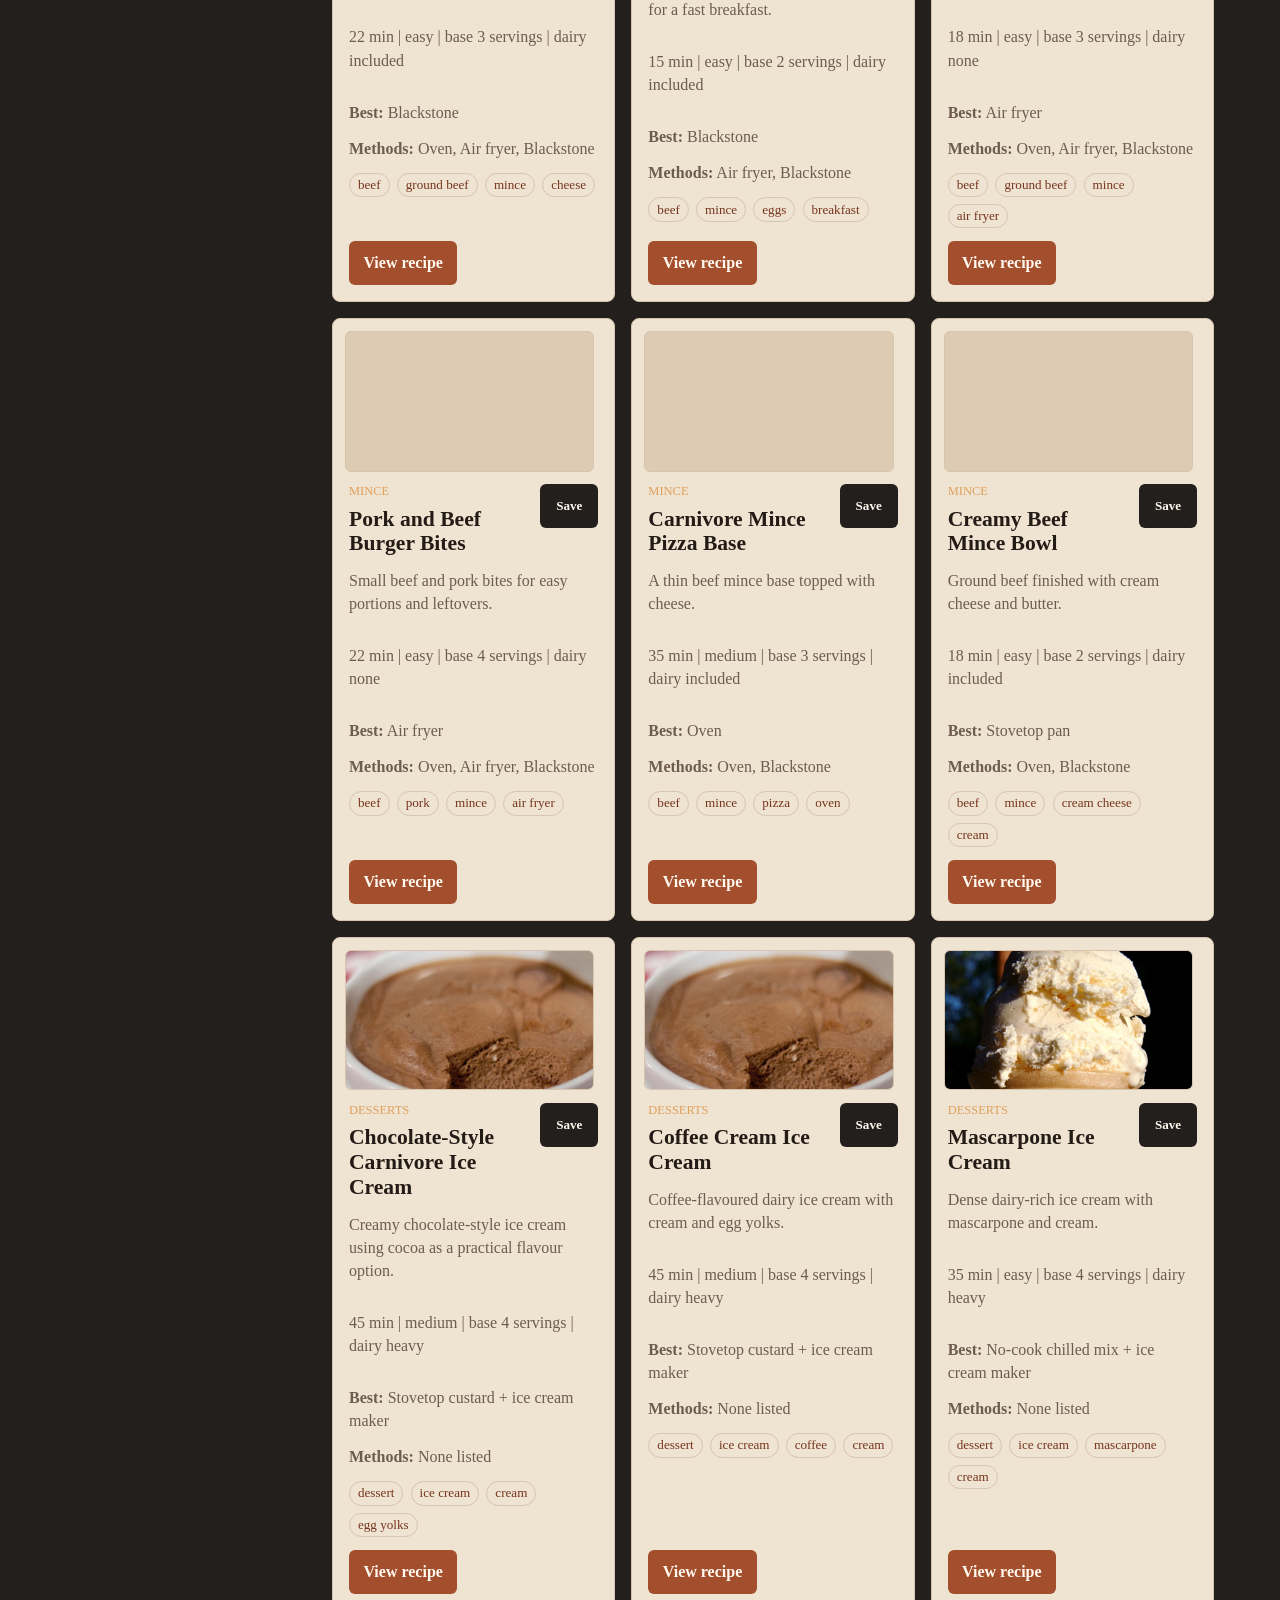
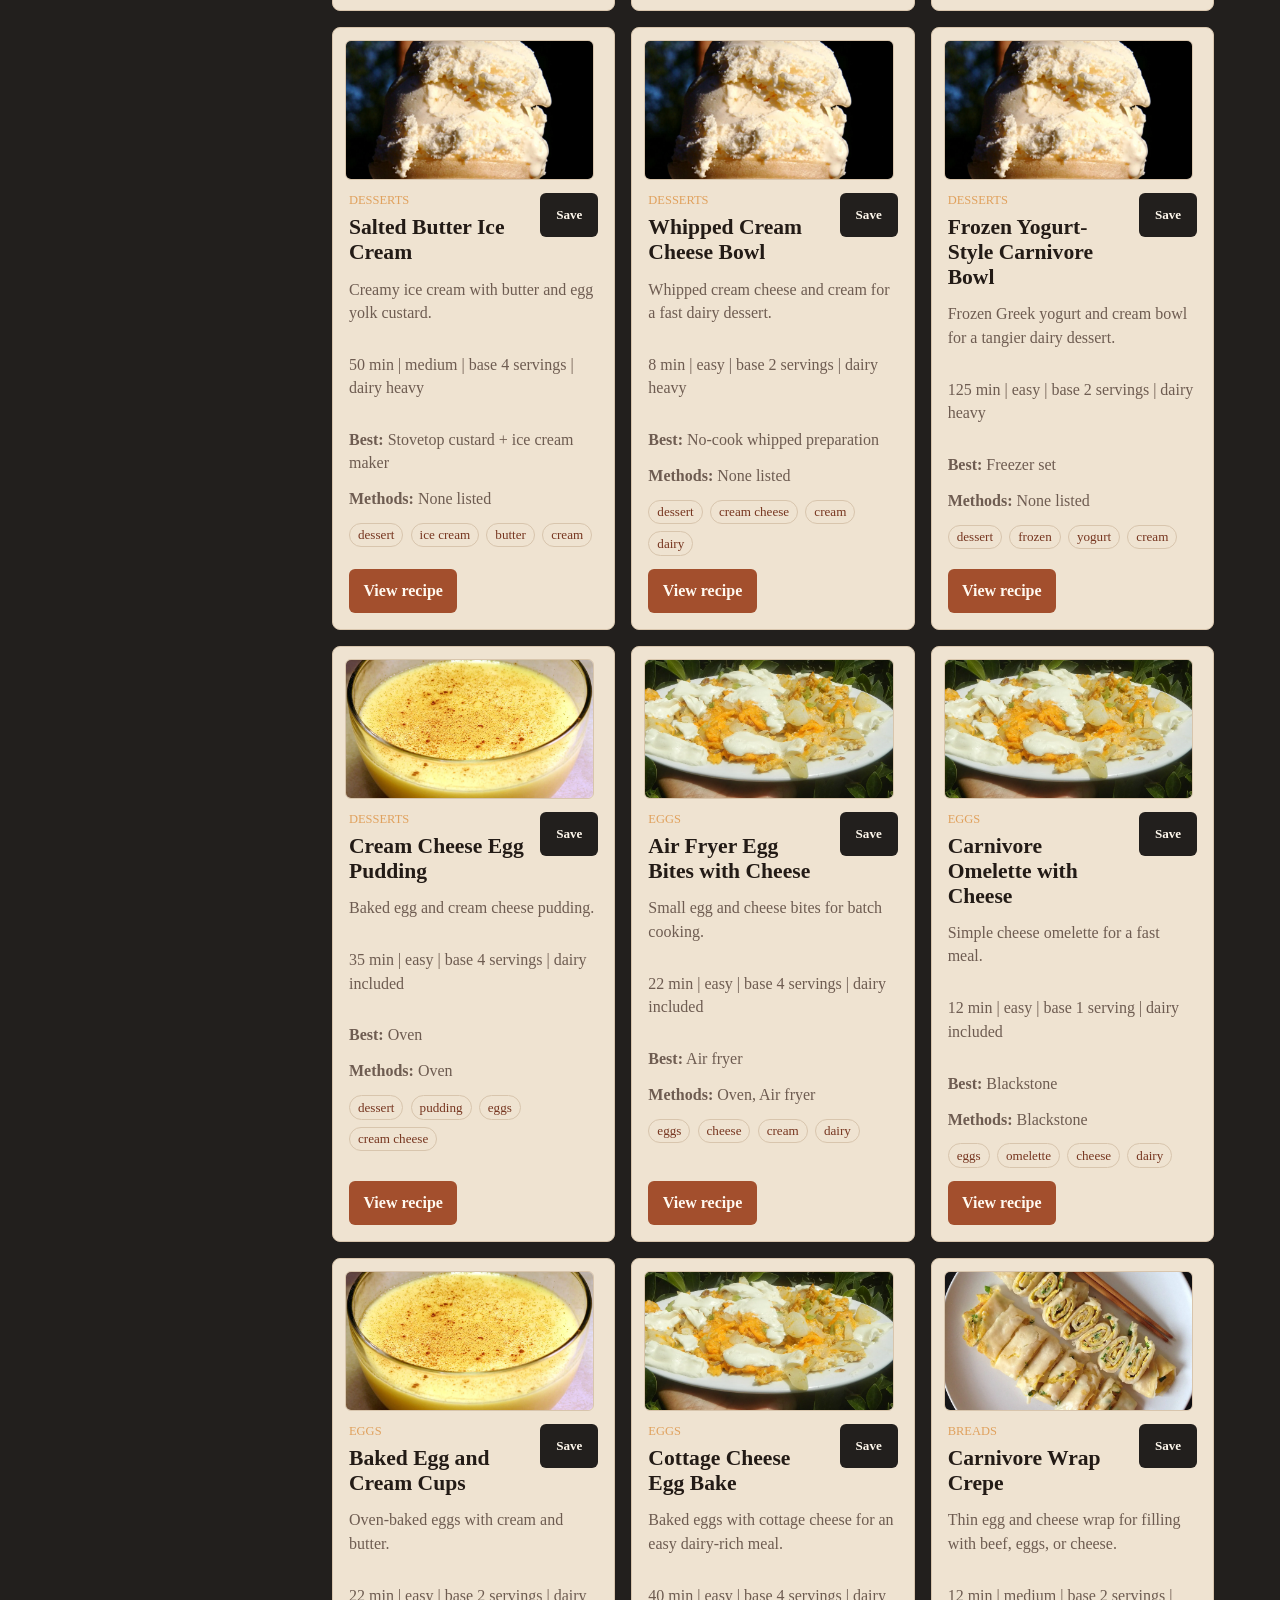
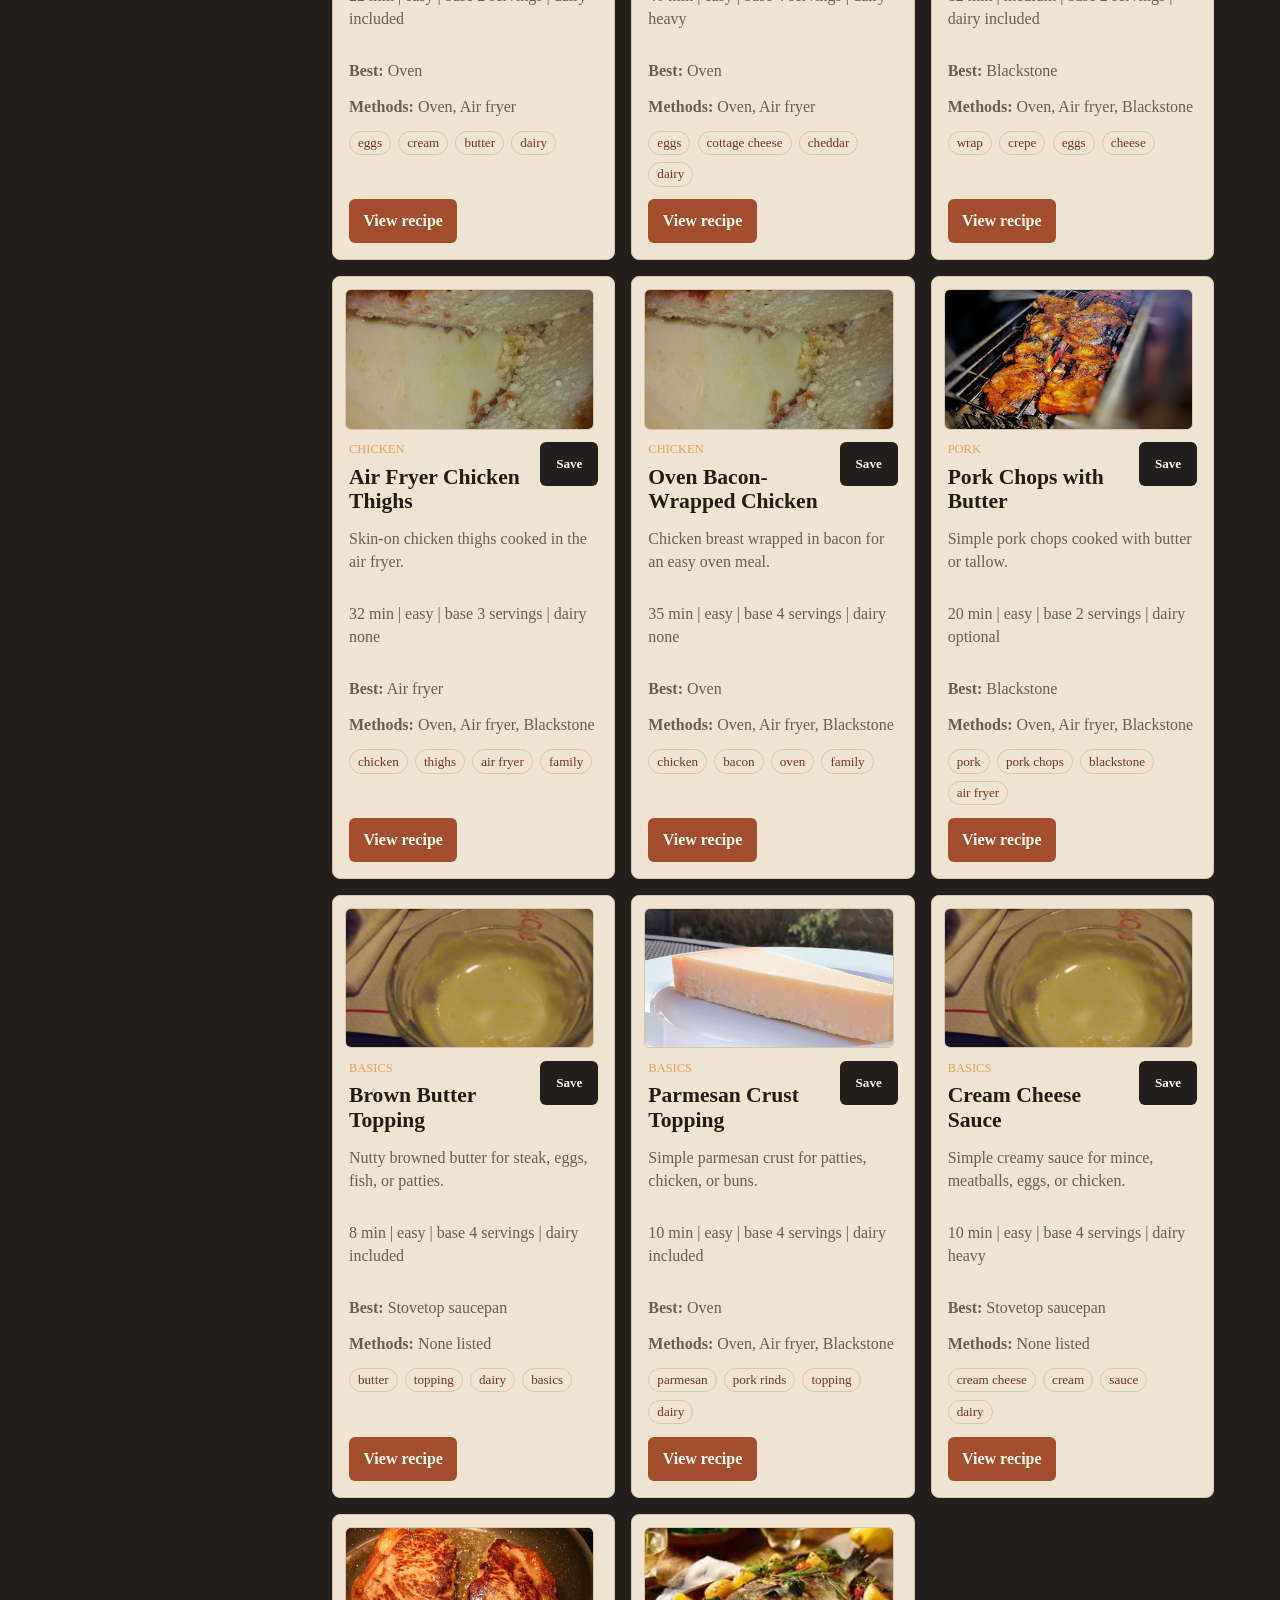
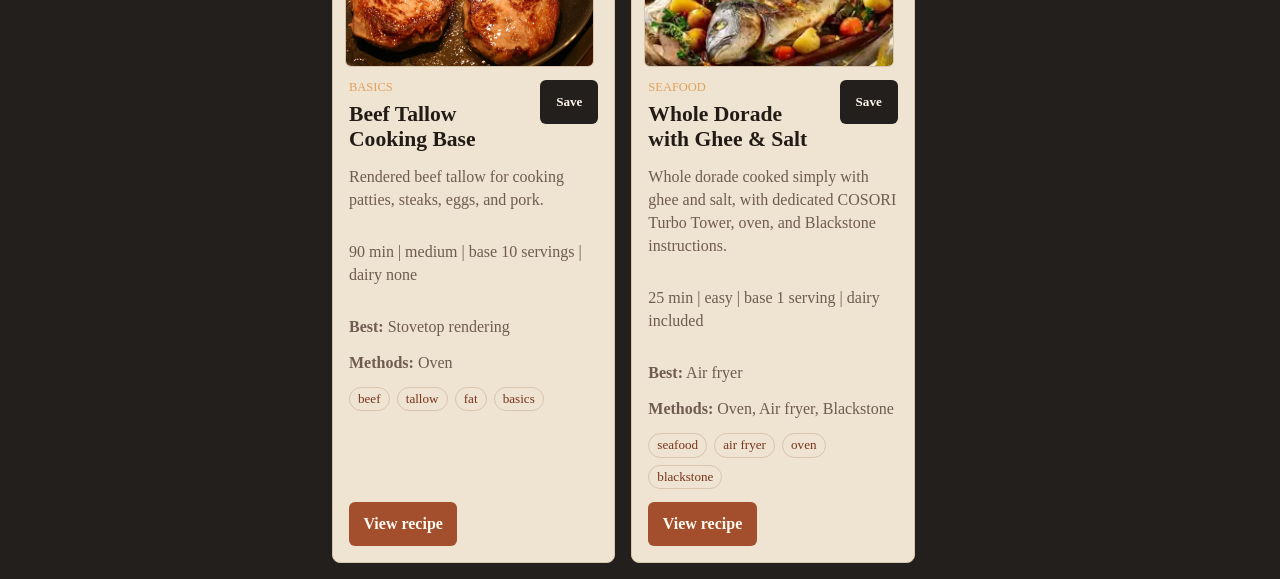
==== commit f6c81ee0: "Update cookbook intro for non-carnivore section" ====
--- a/index.html
+++ b/index.html
@@ -4,7 +4,7 @@
     <meta charset="utf-8">
     <meta name="viewport" content="width=device-width, initial-scale=1">
     <meta name="theme-color" content="#221f1d">
-    <meta name="description" content="Static personal carnivore recipe cookbook with searchable recipes and recipe studio">
+    <meta name="description" content="Static personal recipe cookbook focused on carnivore cooking, with a selected non-carnivore section">
     <title>Carnivore Cookbook</title>
     <link rel="manifest" href="manifest.json">
     <link rel="stylesheet" href="styles/main.css">
@@ -17,7 +17,7 @@
       </nav>
       <section class="intro" aria-labelledby="page-title">
         <p class="eyebrow">Personal recipe library</p>
-        <h1 id="page-title">Searchable carnivore recipes for everyday cooking.</h1>
+        <h1 id="page-title">Carnivore recipes plus a selected non-carnivore section.</h1>
         <p class="intro-copy">Browse meals by category, ingredients, equipment, time, and strictness. No medical, weight-loss, or health claims.</p>
       </section>
     </header>
--- a/styles/main.css
+++ b/styles/main.css
@@ -54,6 +54,11 @@
 .summary-panel dd { margin: 0.2rem 0 0; font-size: 1.7rem; }
 .recipe-list { display: grid; grid-template-columns: repeat(auto-fit, minmax(min(100%, 240px), 1fr)); gap: 1rem; }
 .recipe-card { background: var(--card); color: var(--ink); border: 1px solid var(--line); border-radius: 8px; padding: 1rem; min-height: 260px; display: flex; flex-direction: column; gap: 0.8rem; }
+.recipe-image-frame { background: #ddcbb4; border: 1px solid var(--line); border-radius: 6px; overflow: hidden; position: relative; width: 100%; aspect-ratio: 16 / 9; }
+.recipe-image-frame img { display: block; width: 100%; height: 100%; object-fit: cover; }
+.card-image-frame { margin: -0.25rem -0.25rem 0; }
+.detail-image-frame { margin: 0 0 1rem; }
+.recipe-image-placeholder { align-items: center; color: var(--muted); display: flex; font-size: 0.92rem; height: 100%; justify-content: center; padding: 1rem; text-align: center; }
 .card-top { display: flex; align-items: flex-start; justify-content: space-between; gap: 0.75rem; }
 .card-top h2 { font-size: 1.35rem; line-height: 1.15; margin-bottom: 0; }
 .icon-button { min-width: 58px; flex: 0 0 auto; padding: 0 0.55rem; background: var(--charcoal); color: var(--cream); font-size: 0.82rem; }
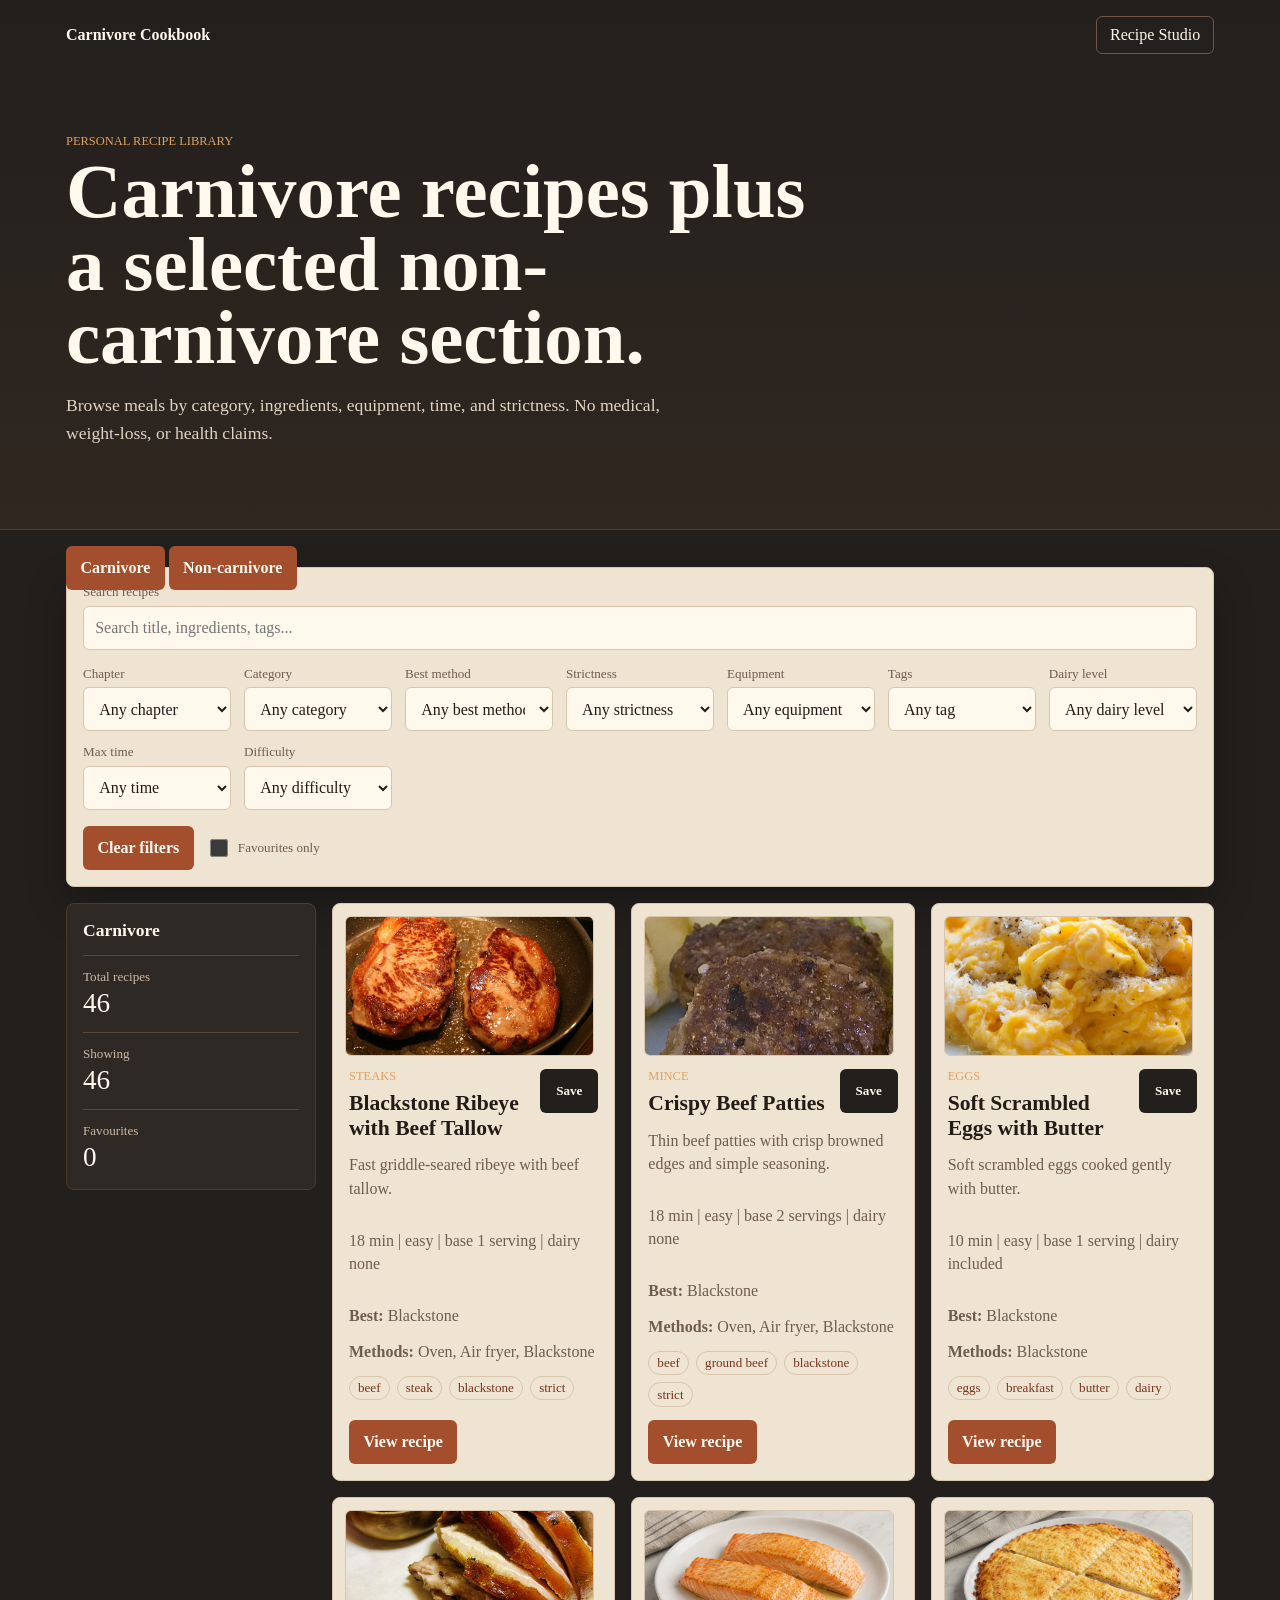
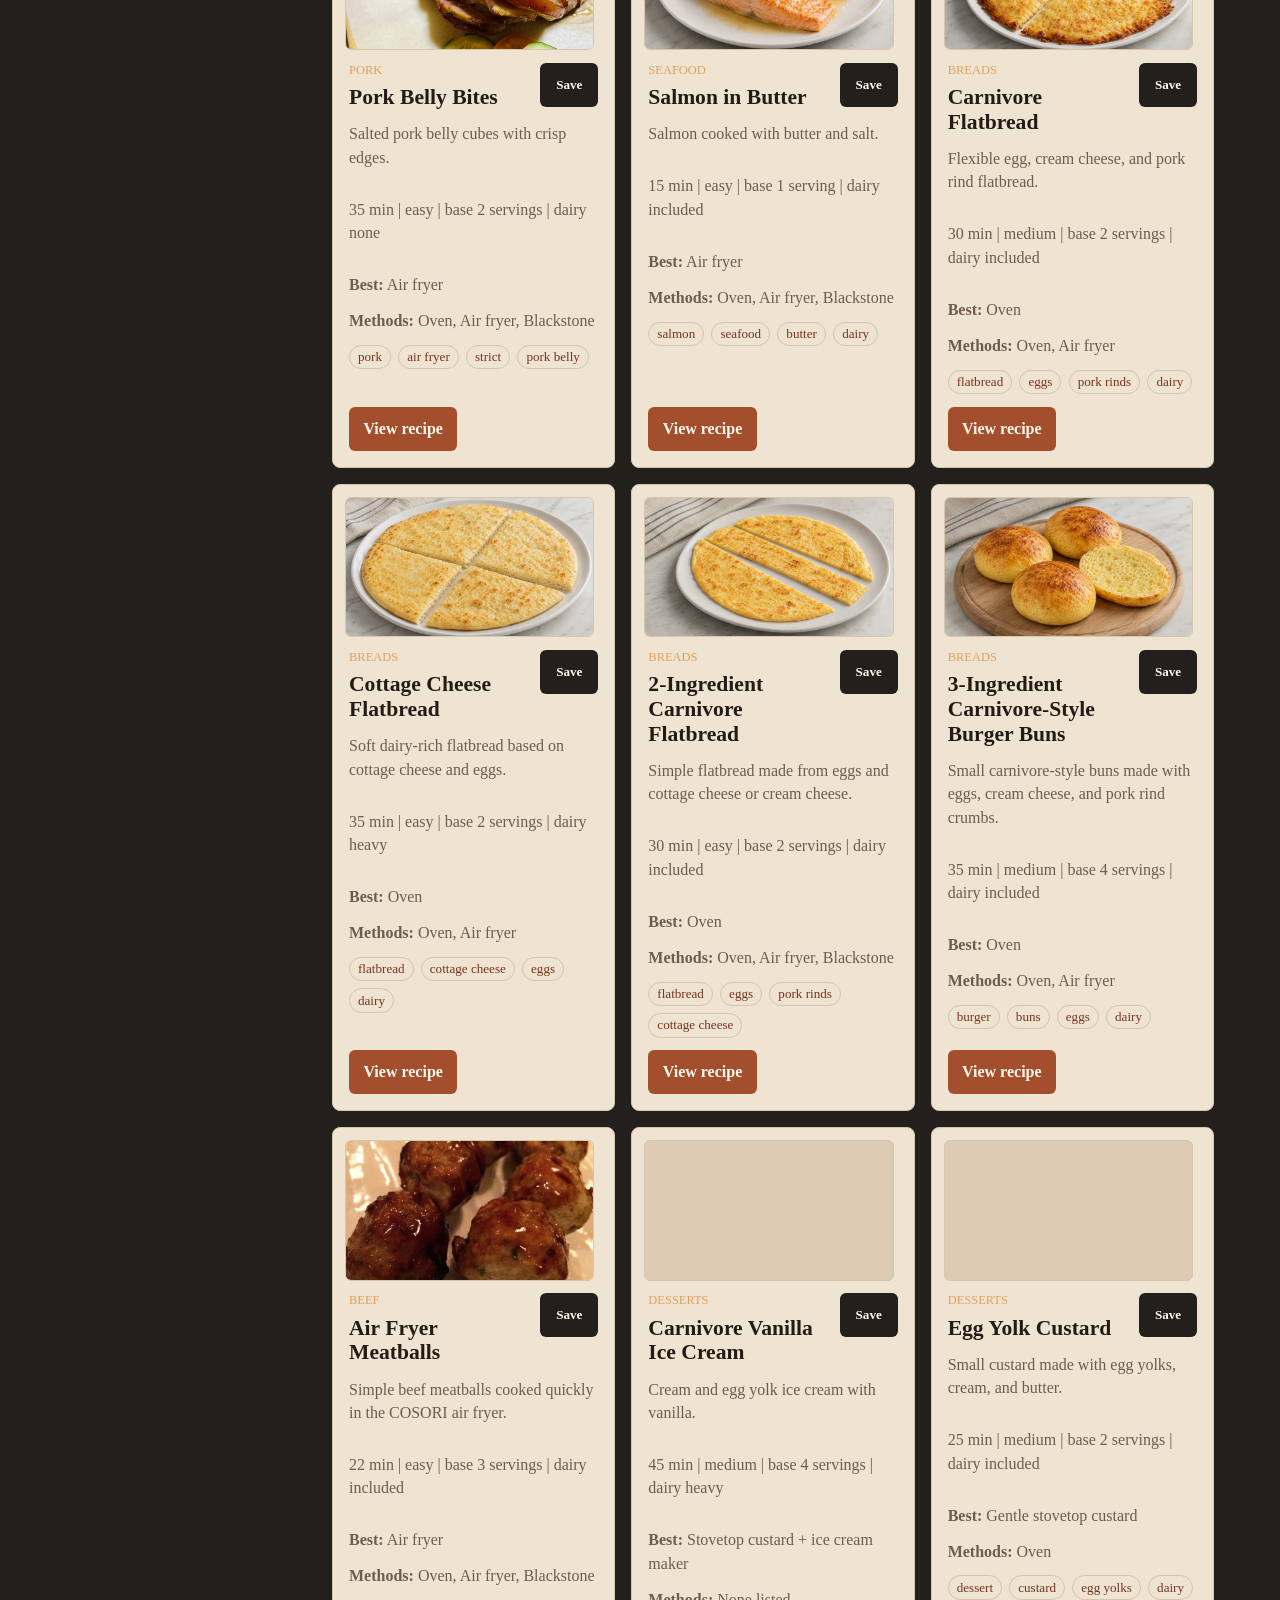
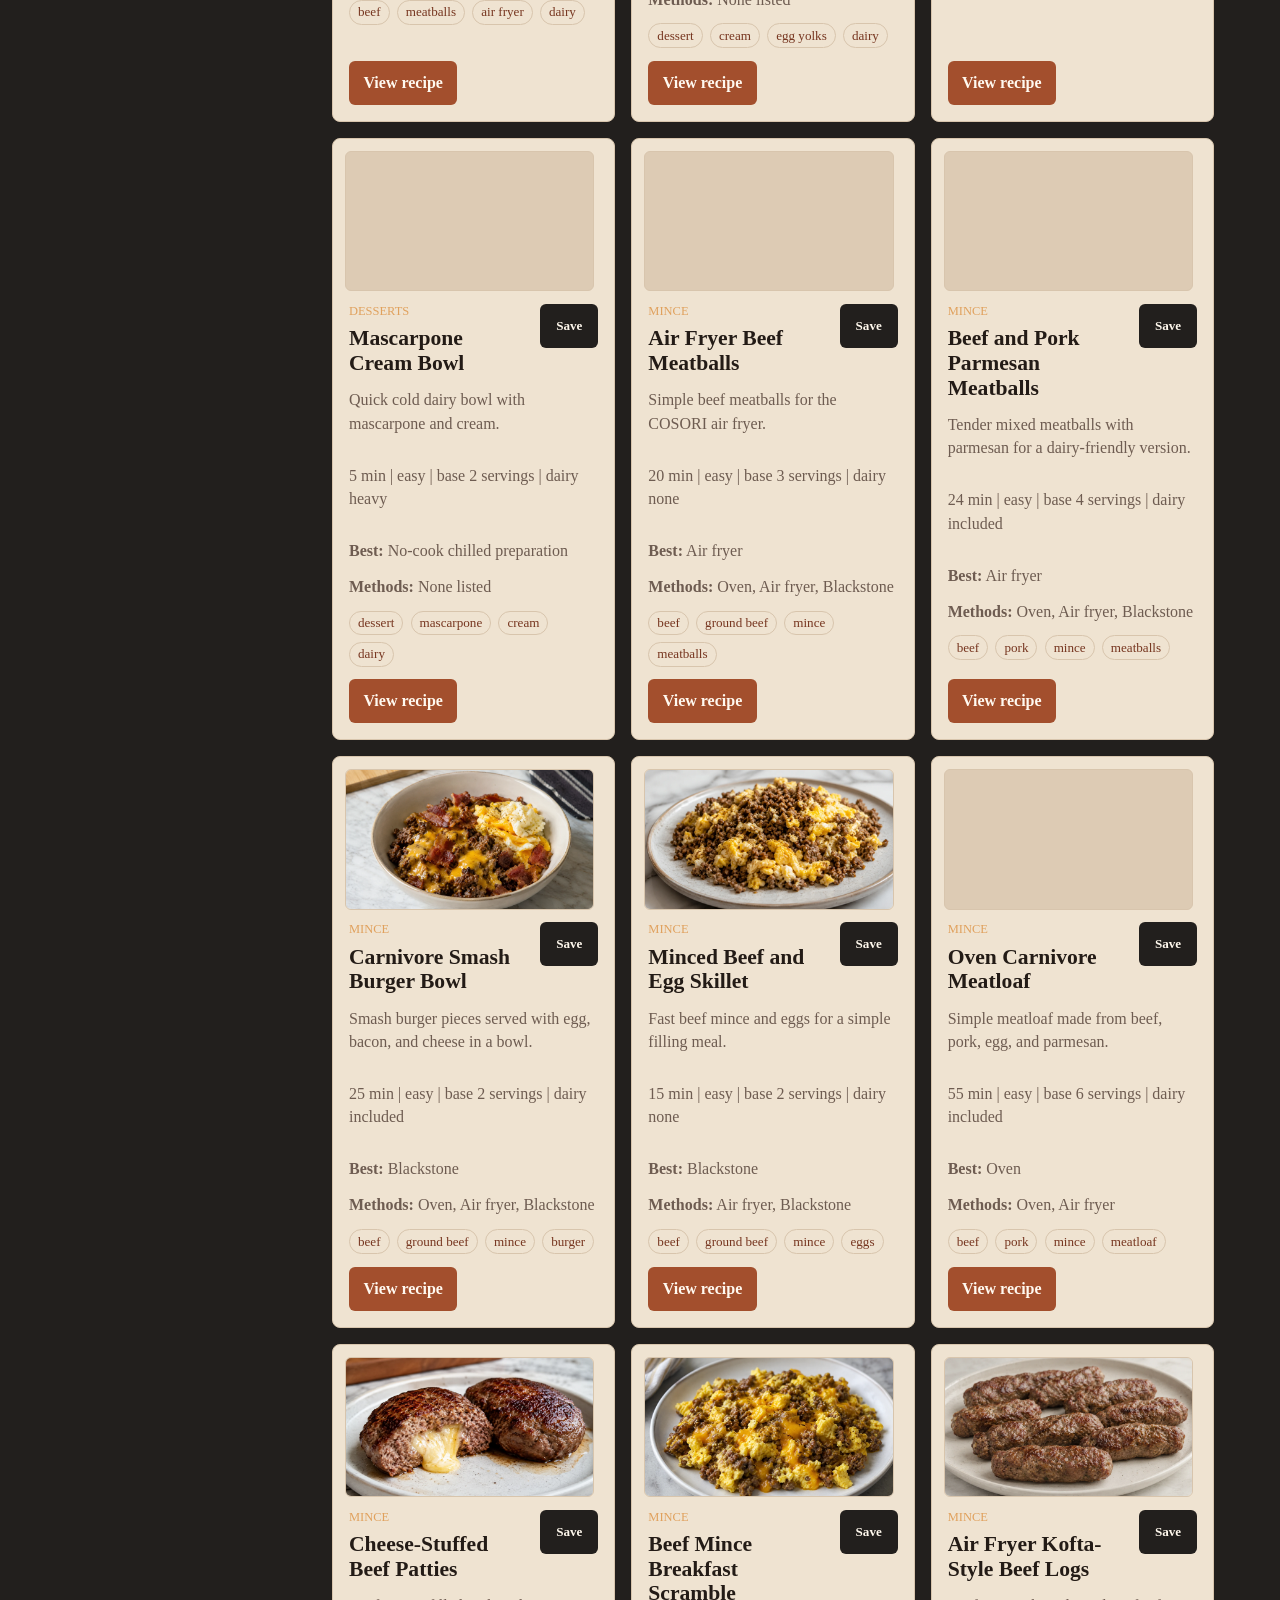
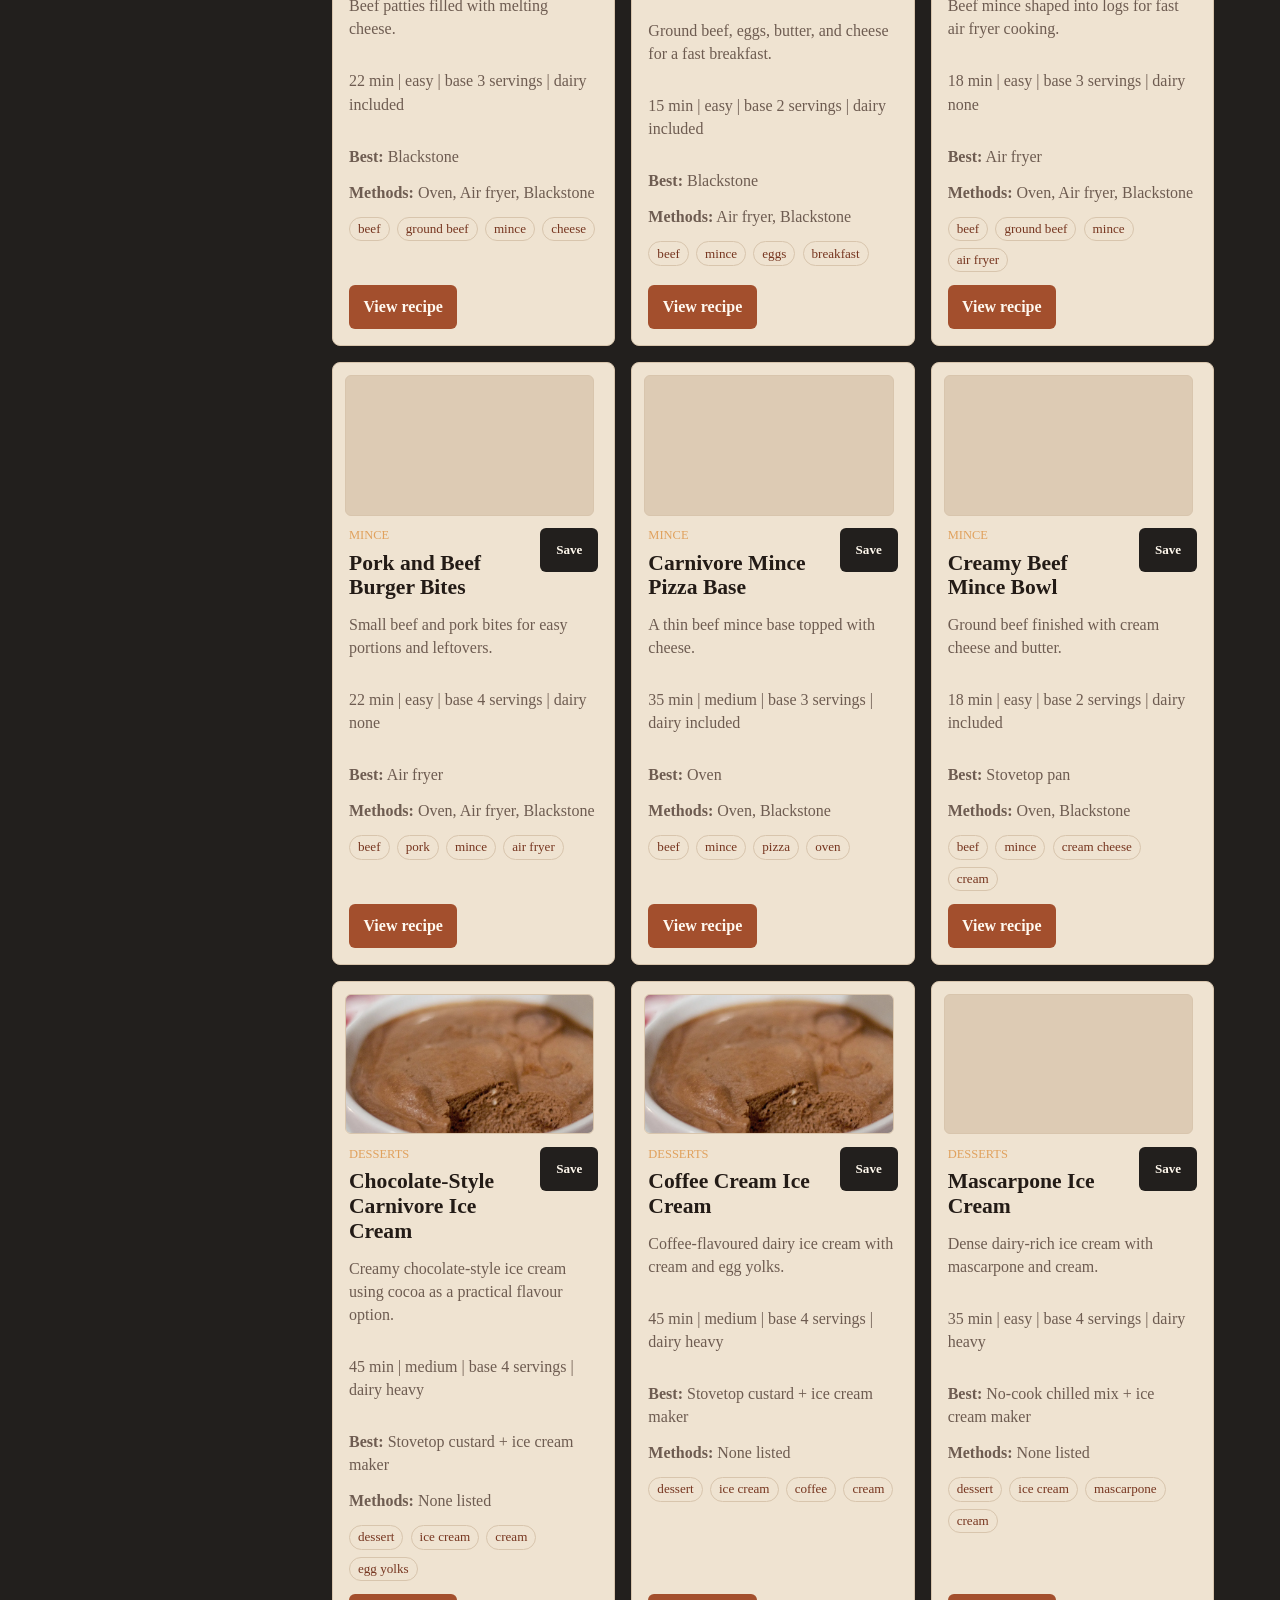
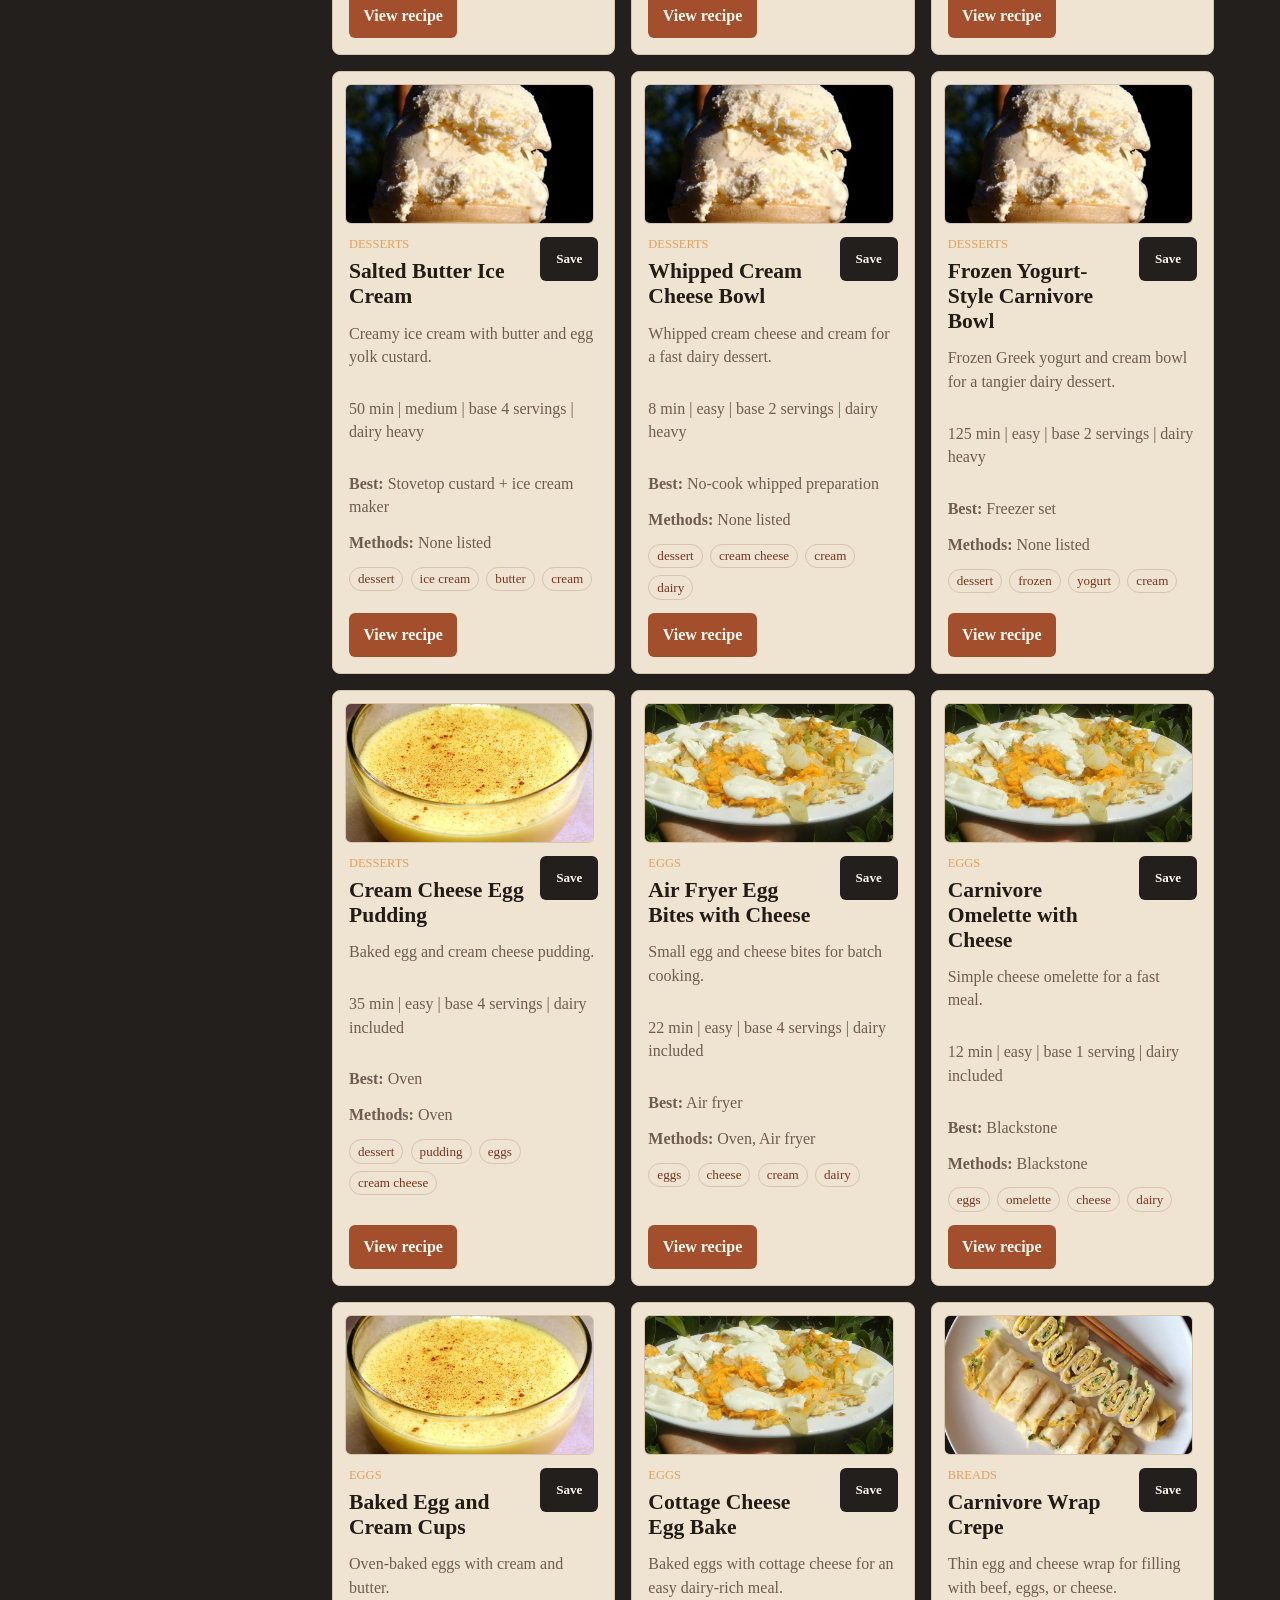
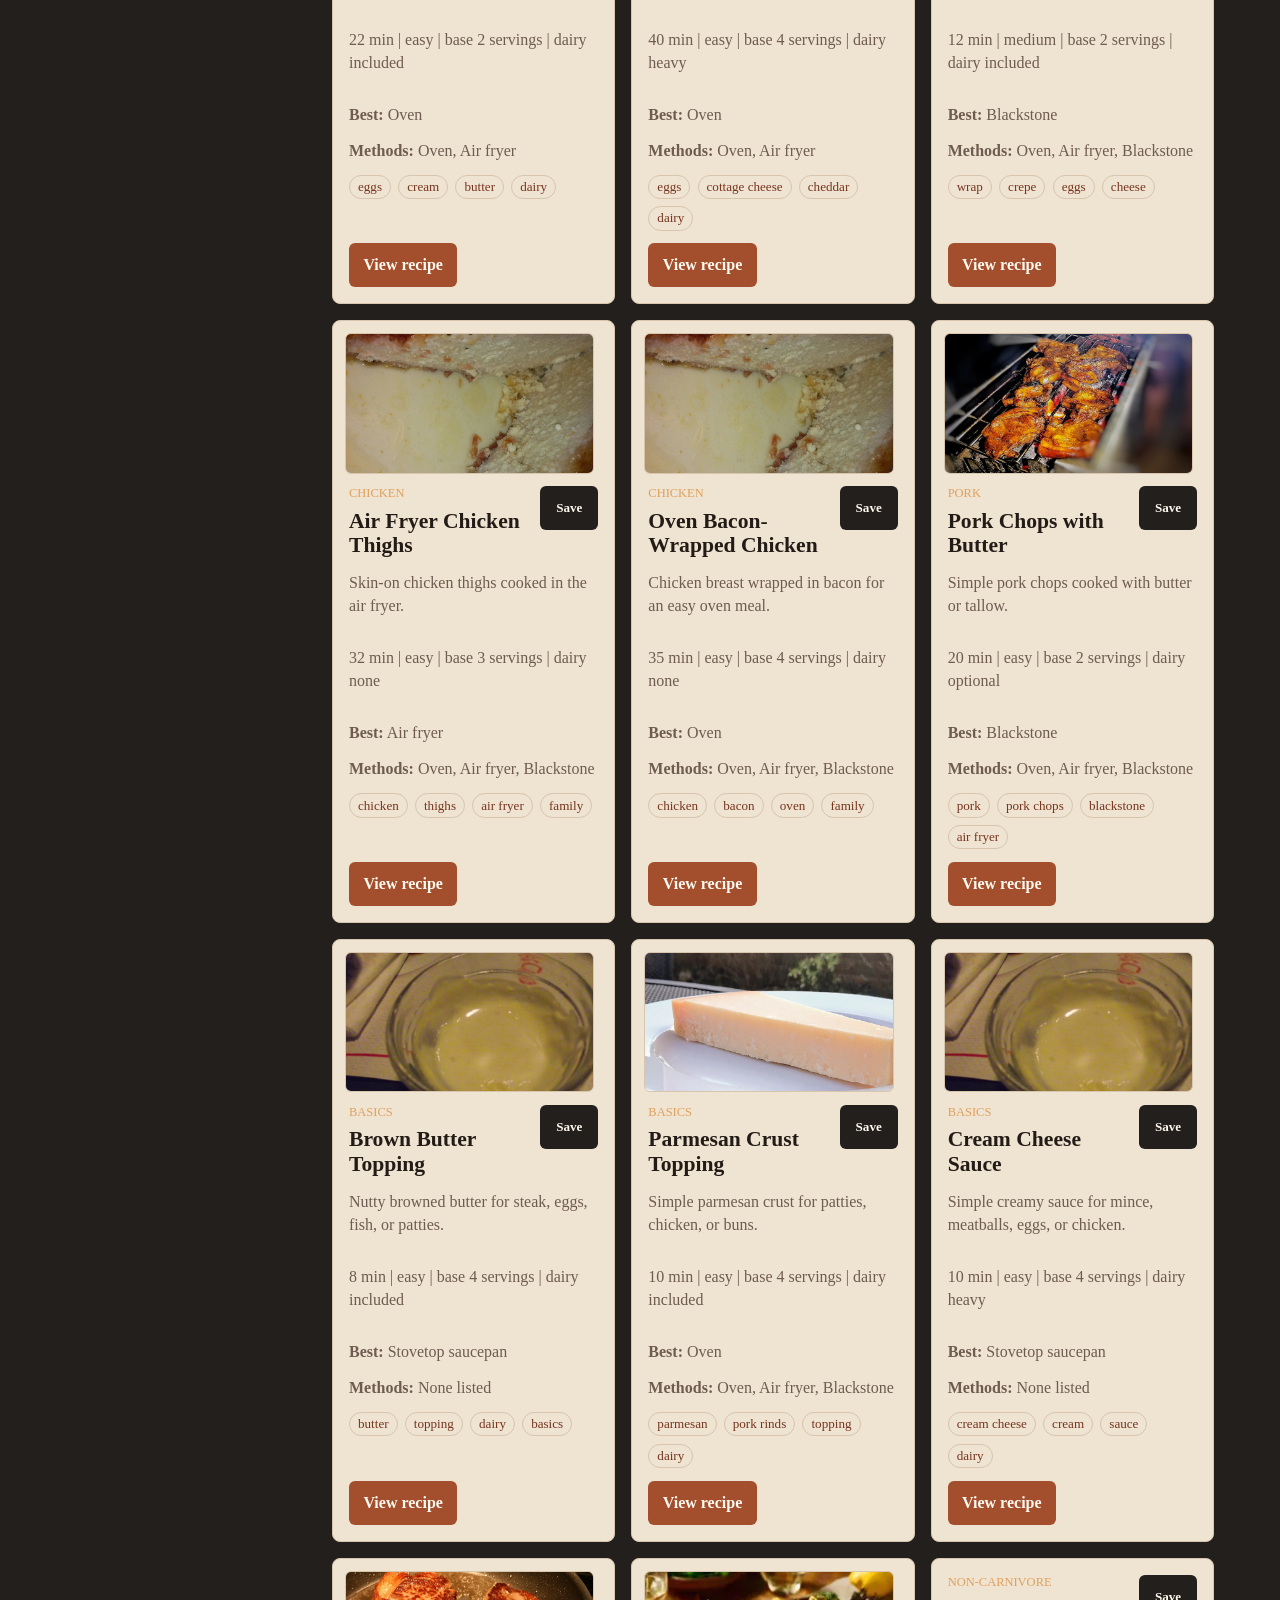
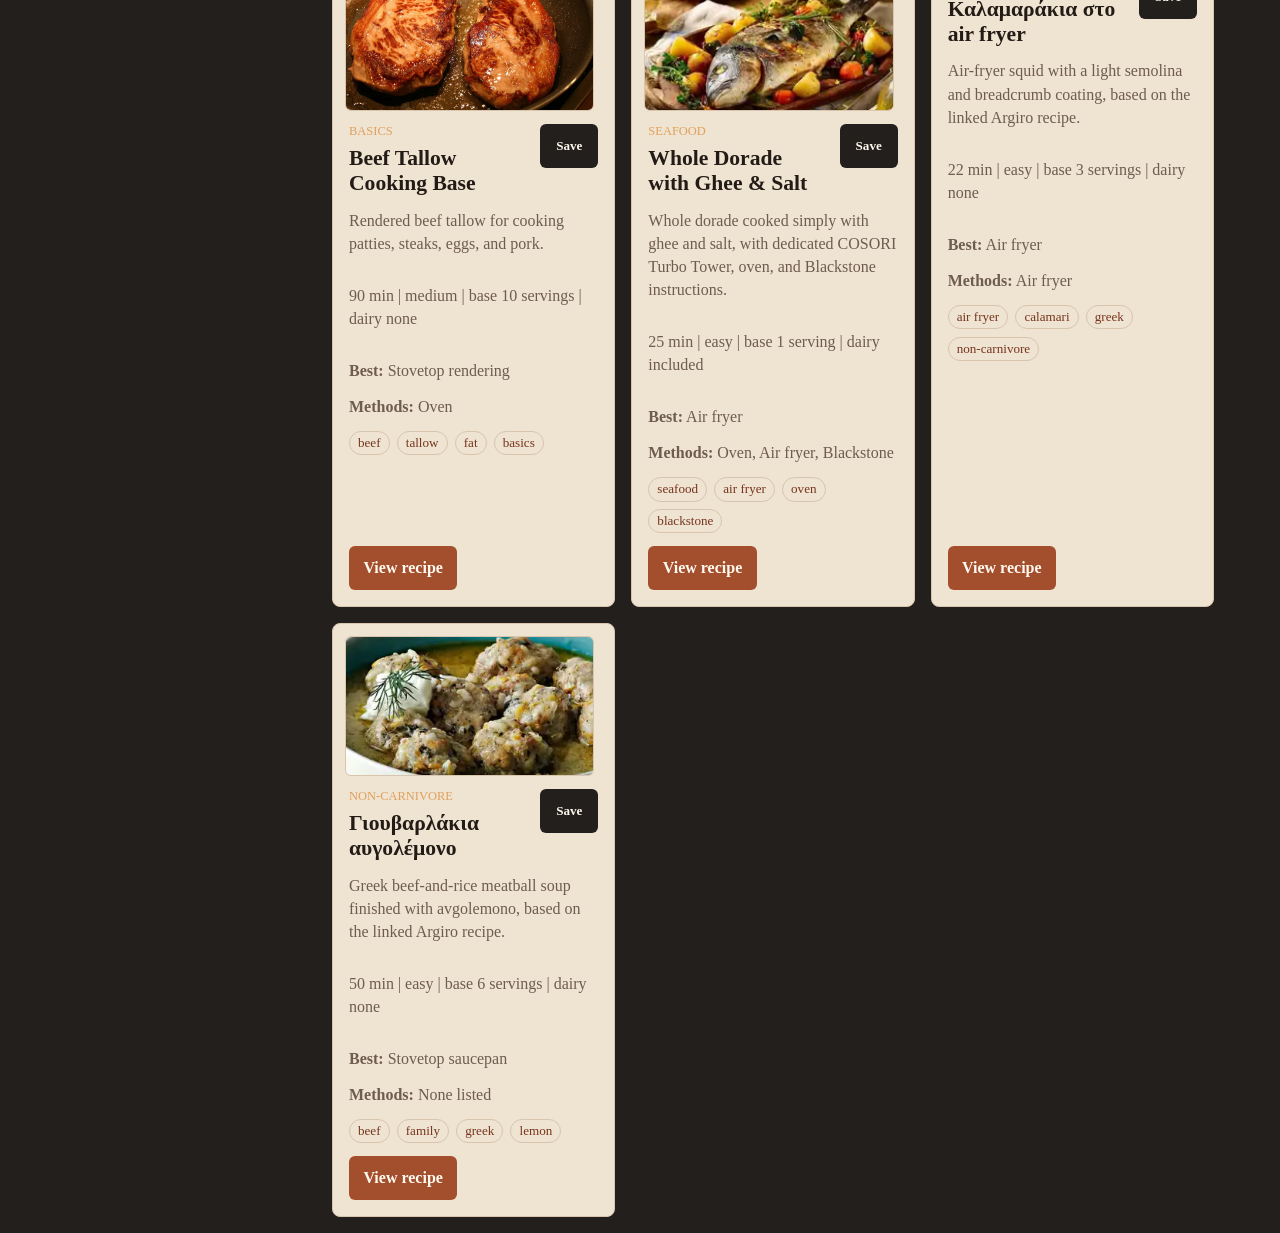
==== commit f5f4808a: "Add visible cookbook section switcher" ====
--- a/index.html
+++ b/index.html
@@ -23,6 +23,11 @@
     </header>
 
     <main class="app-shell">
+      <nav class="section-switcher" aria-label="Recipe section">
+        <button class="section-tab active" type="button" data-section="carnivore" aria-pressed="true">Carnivore</button>
+        <button class="section-tab" type="button" data-section="non-carnivore" aria-pressed="false">Non-carnivore</button>
+      </nav>
+
       <section class="toolbar" aria-label="Recipe search and filters">
         <label class="search-box" for="search-input">
           <span>Search recipes</span>
@@ -50,7 +55,7 @@
 
       <section class="content-grid">
         <aside class="summary-panel" aria-label="Cookbook summary">
-          <h2>Library</h2>
+          <h2 id="library-title">Carnivore</h2>
           <dl>
             <div><dt>Total recipes</dt><dd id="total-count">0</dd></div>
             <div><dt>Showing</dt><dd id="visible-count">0</dd></div>
